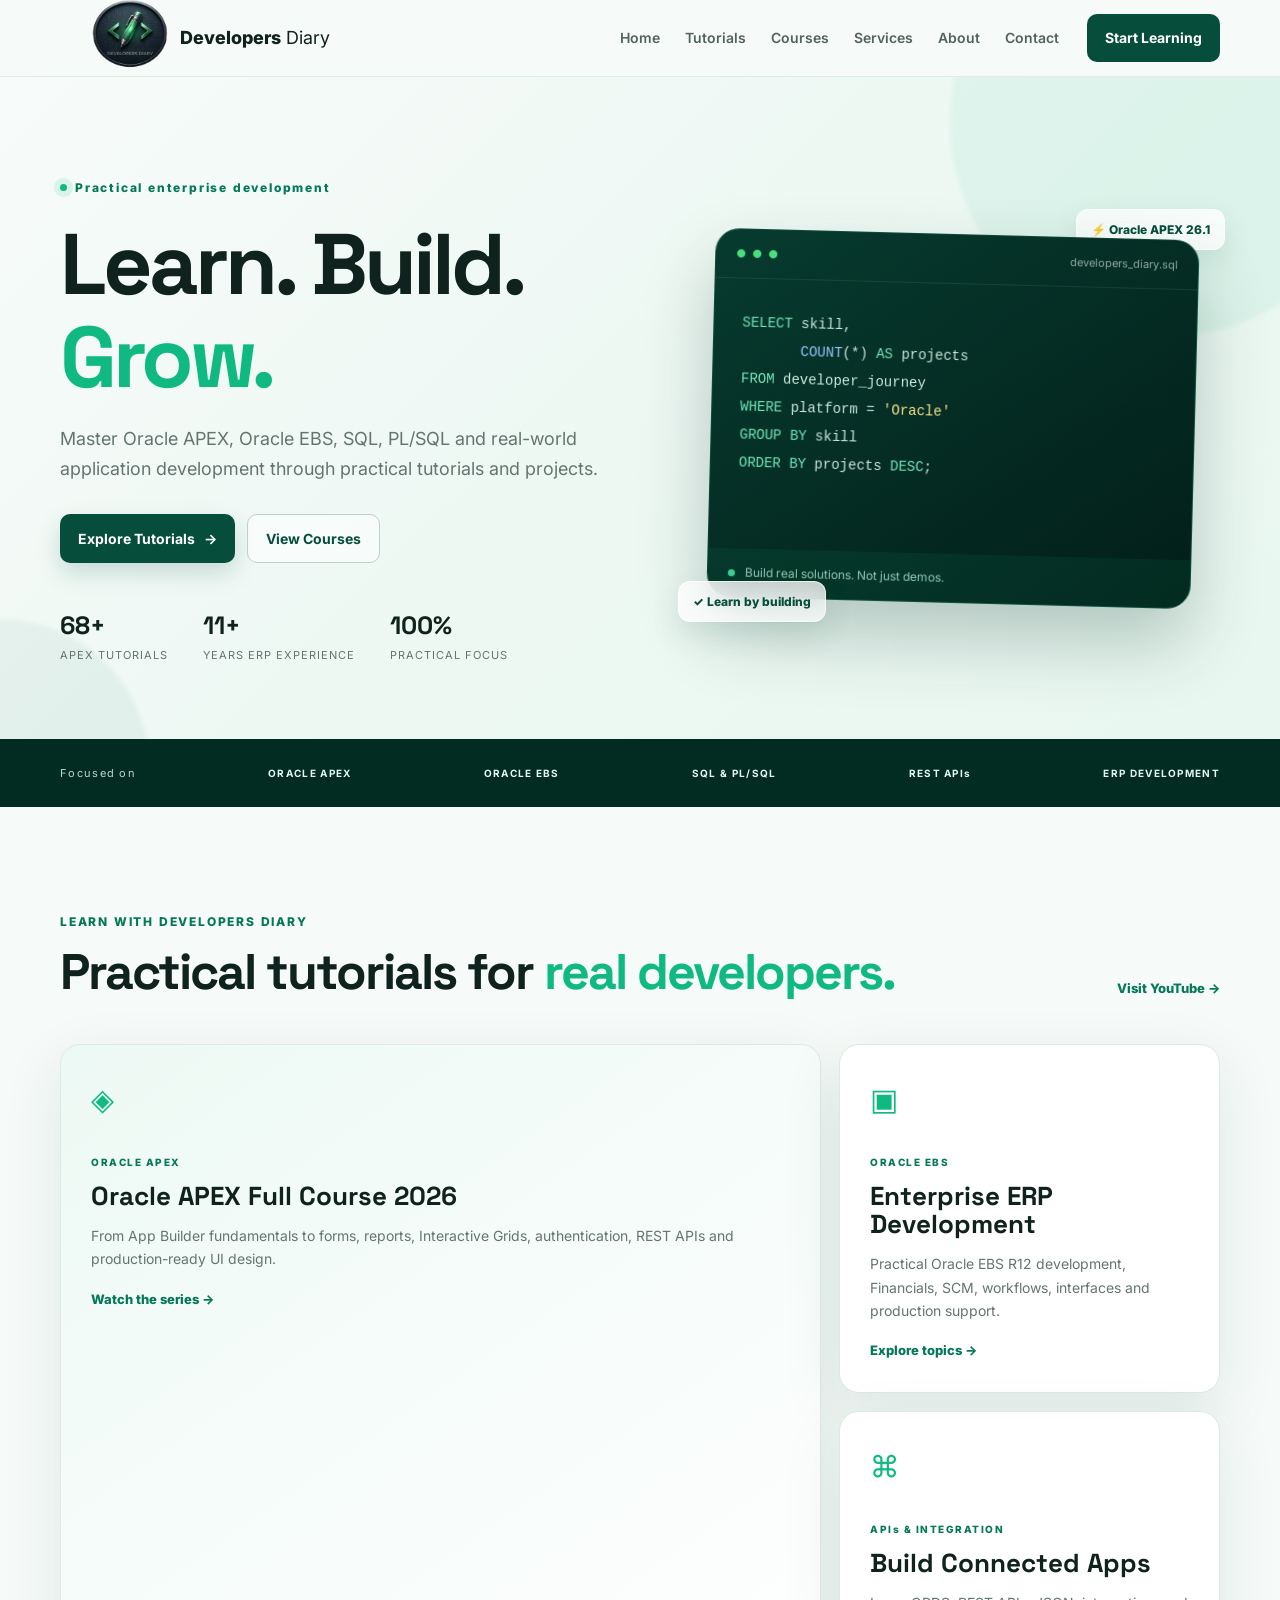
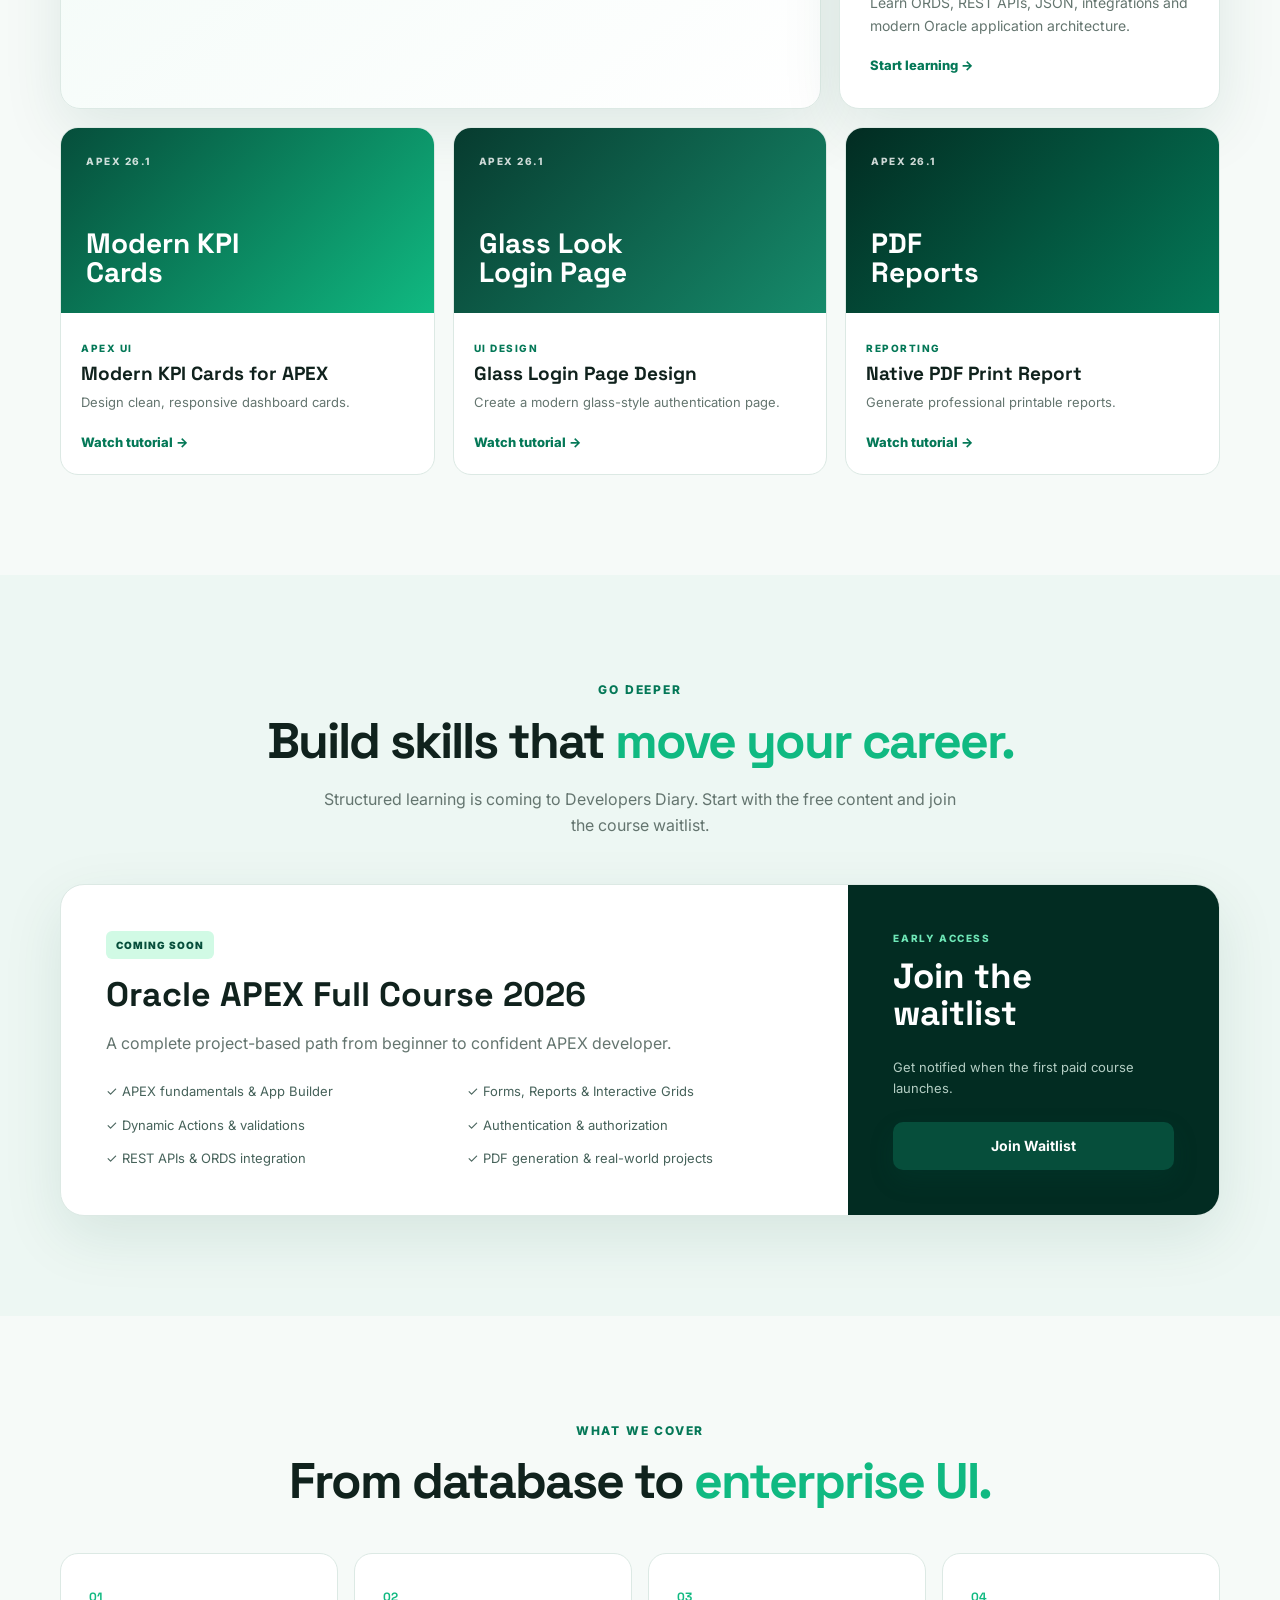
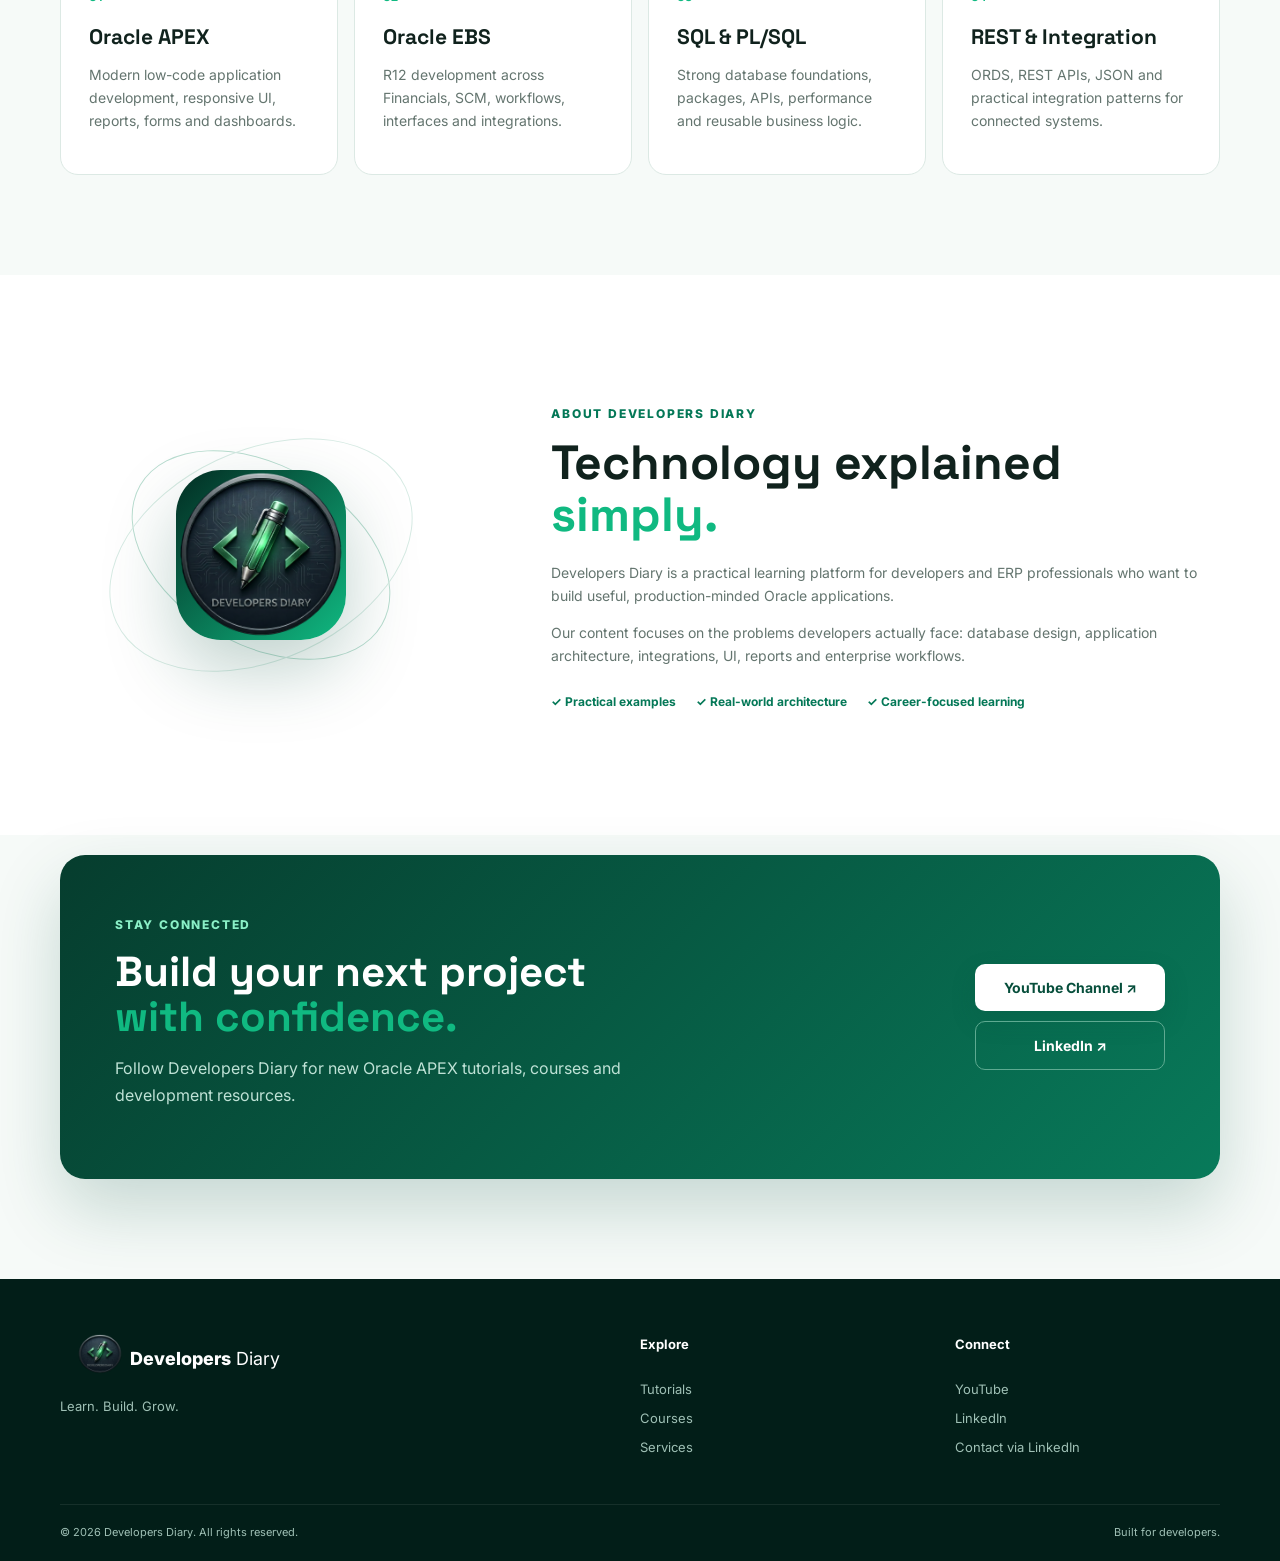
==== index.html @ 799d0808 "Add files via upload" ====
<!DOCTYPE html>
<html lang="en">
<head>
  <meta charset="UTF-8">
  <meta name="viewport" content="width=device-width, initial-scale=1.0">
  <meta name="description" content="Developers Diary — Learn Oracle APEX, Oracle EBS, SQL, PL/SQL and enterprise application development.">
  <title>Developers Diary | Oracle APEX & ERP Development</title>
  <link rel="icon" href="images/favicon.svg" type="image/svg+xml">
  <link rel="stylesheet" href="css/style.css">
</head>
<body>
  <header class="site-header">
    <nav class="navbar container">
      <a class="brand" href="index.html" aria-label="Developers Diary home">
        <span class="brand-mark"><img src="images/logo.png" alt="Company Logo" width="140" height="70"></span>
        <span><strong>Developers</strong> Diary</span>
      </a>
      <button class="menu-toggle" aria-label="Toggle menu" aria-expanded="false">☰</button>
      <div class="nav-links">
        <a href="#home">Home</a>
        <a href="#tutorials">Tutorials</a>
        <a href="#courses">Courses</a>
        <a href="#services">Services</a>
        <a href="#about">About</a>
        <a href="#contact">Contact</a>
      </div>
      <a class="nav-cta" href="#courses">Start Learning</a>
    </nav>
  </header>

  <main>
    <section id="home" class="hero">
      <div class="hero-glow glow-one"></div><div class="hero-glow glow-two"></div>
      <div class="container hero-grid">
        <div class="hero-copy">
          <div class="eyebrow"><span></span> Practical enterprise development</div>
          <h1>Learn. Build.<br><em>Grow.</em></h1>
          <p class="hero-text">Master Oracle APEX, Oracle EBS, SQL, PL/SQL and real-world application development through practical tutorials and projects.</p>
          <div class="hero-actions">
            <a class="btn btn-primary" href="#tutorials">Explore Tutorials <span>→</span></a>
            <a class="btn btn-ghost" href="#courses">View Courses</a>
          </div>
          <div class="hero-stats">
            <div><strong>68+</strong><span>APEX Tutorials</span></div>
            <div><strong>11+</strong><span>Years ERP Experience</span></div>
            <div><strong>100%</strong><span>Practical Focus</span></div>
          </div>
        </div>
        <div class="hero-card-wrap">
          <div class="floating-chip chip-top">⚡ Oracle APEX 26.1</div>
          <div class="code-card">
            <div class="code-head"><span class="dots">● ● ●</span><span>developers_diary.sql</span></div>
            <pre><code><span class="kw">SELECT</span> skill,
       <span class="fn">COUNT</span>(*) <span class="kw">AS</span> projects
<span class="kw">FROM</span> developer_journey
<span class="kw">WHERE</span> platform = <span class="str">'Oracle'</span>
<span class="kw">GROUP BY</span> skill
<span class="kw">ORDER BY</span> projects <span class="kw">DESC</span>;</code></pre>
            <div class="code-result"><span class="pulse"></span> Build real solutions. Not just demos.</div>
          </div>
          <div class="floating-chip chip-bottom">✓ Learn by building</div>
        </div>
      </div>
    </section>

    <section class="trust-bar">
      <div class="container trust-inner">
        <span>Focused on</span><b>ORACLE APEX</b><b>ORACLE EBS</b><b>SQL & PL/SQL</b><b>REST APIs</b><b>ERP DEVELOPMENT</b>
      </div>
    </section>

    <section id="tutorials" class="section">
      <div class="container">
        <div class="section-heading">
          <div><span class="section-kicker">LEARN WITH DEVELOPERS DIARY</span><h2>Practical tutorials for <span>real developers.</span></h2></div>
          <a class="text-link" href="https://www.youtube.com/@DevelopersDiaryOfficial" target="_blank" rel="noopener">Visit YouTube →</a>
        </div>
        <div class="feature-grid">
          <article class="feature-card large">
            <div class="card-icon">◈</div><span class="tag">ORACLE APEX</span>
            <h3>Oracle APEX Full Course 2026</h3>
            <p>From App Builder fundamentals to forms, reports, Interactive Grids, authentication, REST APIs and production-ready UI design.</p>
            <a href="https://www.youtube.com/watch?v=J0aTf7HsG_o&list=PL5XMLZLUdq93sOi7mzHH2LSCzJGDHzpi6" target="_blank" rel="noopener">Watch the series →</a>

      </article>

       <article class="feature-card">
            <div class="card-icon">▣</div><span class="tag">ORACLE EBS</span>
            <h3>Enterprise ERP Development</h3>
            <p>Practical Oracle EBS R12 development, Financials, SCM, workflows, interfaces and production support.</p>
            <a href="#services">Explore topics →</a>
          </article>

          <article class="feature-card">
            <div class="card-icon">⌘</div><span class="tag">APIs & INTEGRATION</span>
            <h3>Build Connected Apps</h3>
            <p>Learn ORDS, REST APIs, JSON, integrations and modern Oracle application architecture.</p>
            <a href="#tutorials">Start learning →</a>
          </article>

        </div>

        <div class="tutorial-grid">
          <article class="tutorial-card"><div class="thumb t1"><span>APEX 26.1</span><strong>Modern KPI<br>Cards</strong></div><div class="tutorial-body"><span>APEX UI</span><h3>Modern KPI Cards for APEX</h3><p>Design clean, responsive dashboard cards.</p><a href="https://www.youtube.com/watch?v=00RWfjKQndI&list=PL5XMLZLUdq93sOi7mzHH2LSCzJGDHzpi6&index=61" target="_blank" rel="noopener">Watch tutorial →</a></div></article>
          <article class="tutorial-card"><div class="thumb t2"><span>APEX 26.1</span><strong>Glass Look<br>Login Page</strong></div><div class="tutorial-body"><span>UI DESIGN</span><h3>Glass Login Page Design</h3><p>Create a modern glass-style authentication page.</p><a href="https://www.youtube.com/watch?v=DTYO9gMo_NM&list=PL5XMLZLUdq93sOi7mzHH2LSCzJGDHzpi6&index=67" target="_blank" rel="noopener">Watch tutorial →</a></div></article>
          <article class="tutorial-card"><div class="thumb t3"><span>APEX 26.1</span><strong>PDF<br>Reports</strong></div><div class="tutorial-body"><span>REPORTING</span><h3>Native PDF Print Report</h3><p>Generate professional printable reports.</p><a href="https://www.youtube.com/watch?v=CVFs6XOeFH8&list=PL5XMLZLUdq93sOi7mzHH2LSCzJGDHzpi6&index=68" target="_blank" rel="noopener">Watch tutorial →</a></div></article>
        </div>
      </div>
    </section>

    <section id="courses" class="section courses-section">
      <div class="container">
        <div class="section-heading centered">
          <span class="section-kicker">GO DEEPER</span><h2>Build skills that <span>move your career.</span></h2>
          <p>Structured learning is coming to Developers Diary. Start with the free content and join the course waitlist.</p>
        </div>
        <div class="course-card">
          <div class="course-main">
            <div class="course-badge">COMING SOON</div><h3>Oracle APEX Full Course 2026</h3>
            <p>A complete project-based path from beginner to confident APEX developer.</p>
            <div class="check-list"><span>✓ APEX fundamentals & App Builder</span><span>✓ Forms, Reports & Interactive Grids</span><span>✓ Dynamic Actions & validations</span><span>✓ Authentication & authorization</span><span>✓ REST APIs & ORDS integration</span><span>✓ PDF generation & real-world projects</span></div>
          </div>
          <div class="course-side"><div class="price-note">EARLY ACCESS</div><strong>Join the<br>waitlist</strong><p>Get notified when the first paid course launches.</p><a class="btn btn-primary" href="#contact">Join Waitlist</a></div>
        </div>
      </div>
    </section>

    <section id="services" class="section">
      <div class="container">
        <div class="section-heading centered"><span class="section-kicker">WHAT WE COVER</span><h2>From database to <span>enterprise UI.</span></h2></div>
        <div class="services-grid">
          <div class="service"><span>01</span><h3>Oracle APEX</h3><p>Modern low-code application development, responsive UI, reports, forms and dashboards.</p></div>
          <div class="service"><span>02</span><h3>Oracle EBS</h3><p>R12 development across Financials, SCM, workflows, interfaces and integrations.</p></div>
          <div class="service"><span>03</span><h3>SQL & PL/SQL</h3><p>Strong database foundations, packages, APIs, performance and reusable business logic.</p></div>
          <div class="service"><span>04</span><h3>REST & Integration</h3><p>ORDS, REST APIs, JSON and practical integration patterns for connected systems.</p></div>
        </div>
      </div>
    </section>

    <section id="about" class="section about-section">
      <div class="container about-grid">
        <div class="about-mark"><div class="about-logo"></div><div class="orbit orbit-a"></div><div class="orbit orbit-b"></div></div>
        <div><span class="section-kicker">ABOUT DEVELOPERS DIARY</span><h2>Technology explained <span>simply.</span></h2>
          <p>Developers Diary is a practical learning platform for developers and ERP professionals who want to build useful, production-minded Oracle applications.</p>
          <p>Our content focuses on the problems developers actually face: database design, application architecture, integrations, UI, reports and enterprise workflows.</p>
          <div class="mini-points"><span>✓ Practical examples</span><span>✓ Real-world architecture</span><span>✓ Career-focused learning</span></div>
        </div>
      </div>
    </section>

    <section id="contact" class="section contact-section">
      <div class="container contact-card">
        <div><span class="section-kicker">STAY CONNECTED</span><h2>Build your next project<br><span>with confidence.</span></h2><p>Follow Developers Diary for new Oracle APEX tutorials, courses and development resources.</p></div>
        <div class="contact-actions">
          <a class="btn btn-primary" href="https://www.youtube.com/@DevelopersDiaryOfficial" target="_blank" rel="noopener">YouTube Channel ↗</a>
          <a class="btn btn-ghost" href="https://www.linkedin.com/groups/40311015/" target="_blank" rel="noopener">LinkedIn ↗</a>
        </div>
      </div>
    </section>
  </main>

  <footer class="footer"><div class="container footer-grid">
    <div><a class="brand" href="#home"><span class="brand-mark"><img src="images/logo.png" alt="Company Logo" width="80" height="40"></span><span style="margin-left:10px;"><strong>Developers</strong> Diary</span></a><p>Learn. Build. Grow.</p></div>
    <div><h4>Explore</h4><a href="#tutorials">Tutorials</a><a href="#courses">Courses</a><a href="#services">Services</a></div>
    <div><h4>Connect</h4><a href="https://www.youtube.com/@DevelopersDiaryOfficial" target="_blank" rel="noopener">YouTube</a><a href="https://www.linkedin.com/in/murtaza-shahid-745241180/" target="_blank" rel="noopener">LinkedIn</a><a href="https://www.linkedin.com/in/murtaza-shahid-745241180/" target="_blank" rel="noopener">Contact via LinkedIn</a></div>
  </div><div class="container footer-bottom"><span>© 2026 Developers Diary. All rights reserved.</span><span>Built for developers.</span></div></footer>
  <script src="js/script.js"></script>
</body>
</html>
---- css/style.css ----
@import url('https://fonts.googleapis.com/css2?family=Inter:wght@400;500;600;700;800&family=Space+Grotesk:wght@500;600;700&display=swap');
:root{--green-950:#022c22;--green-900:#064e3b;--green-800:#065f46;--green:#047857;--emerald:#10b981;--mint:#d1fae5;--bg:#f6faf8;--ink:#10221d;--muted:#64756f;--line:#dce9e4;--white:#fff;--shadow:0 20px 60px rgba(6,78,59,.10)}
*{box-sizing:border-box}html{scroll-behavior:smooth}body{margin:0;font-family:Inter,Arial,sans-serif;color:var(--ink);background:var(--bg);line-height:1.65}a{color:inherit;text-decoration:none}.container{width:min(1160px,calc(100% - 40px));margin:auto}
.site-header{position:sticky;top:0;z-index:50;background:rgba(246,250,248,.84);backdrop-filter:blur(18px);border-bottom:1px solid rgba(220,233,228,.8)}.navbar{height:76px;display:flex;align-items:center;gap:28px}.brand{display:flex;align-items:center;gap:10px;font-size:18px;white-space:nowrap}.brand strong{font-weight:800}
.brand-mark{
margin-right:-30px;
/*display:grid;place-items:center;width:38px;height:38px;border-radius:12px;background:linear-gradient(135deg,var(--emerald),var(--green-900));color:#fff;font-family:"Space Grotesk";font-weight:700;font-size:13px;box-shadow:0 8px 22px rgba(16,185,129,.25)*/
}

.nav-links{display:flex;gap:25px;margin-left:auto}.nav-links a{font-size:14px;font-weight:600;color:#52635e}.nav-links a:hover{color:var(--green)}.nav-cta,.btn{display:inline-flex;align-items:center;justify-content:center;gap:9px;border-radius:10px;padding:12px 18px;font-size:14px;font-weight:700}.nav-cta{background:var(--green-900);color:#fff}.menu-toggle{display:none;background:none;border:0;font-size:25px;color:var(--green-900)}
.hero{position:relative;overflow:hidden;background:linear-gradient(135deg,#f7fbf9 0%,#edf8f3 52%,#e8f7f0 100%);padding:95px 0 75px}.hero-glow{position:absolute;border-radius:50%;filter:blur(2px);opacity:.55}.glow-one{width:430px;height:430px;background:rgba(16,185,129,.13);right:-100px;top:-170px}.glow-two{width:300px;height:300px;background:rgba(6,95,70,.10);left:-150px;bottom:-180px}.hero-grid{display:grid;grid-template-columns:1.02fr .98fr;gap:70px;align-items:center;position:relative}.eyebrow,.section-kicker{font-size:12px;font-weight:800;letter-spacing:1.8px;color:var(--green);display:inline-flex;align-items:center;gap:8px}.eyebrow span{width:7px;height:7px;background:var(--emerald);border-radius:50%;box-shadow:0 0 0 6px rgba(16,185,129,.12)}h1,h2,h3{font-family:"Space Grotesk",sans-serif;line-height:1.08;margin:0}.hero h1{font-size:clamp(58px,7vw,86px);letter-spacing:-4px;margin:20px 0}.hero h1 em,h2 span{color:var(--emerald);font-style:normal}.hero-text{font-size:18px;color:var(--muted);max-width:650px}.hero-actions{display:flex;gap:12px;margin:30px 0}.btn-primary{background:var(--green-900);color:#fff;box-shadow:0 10px 25px rgba(6,78,59,.18)}.btn-primary:hover{background:var(--green)}.btn-ghost{border:1px solid #bcd2c9;background:rgba(255,255,255,.55);color:var(--green-900)}.hero-stats{display:flex;gap:35px;margin-top:42px}.hero-stats div{display:flex;flex-direction:column}.hero-stats strong{font-family:"Space Grotesk";font-size:25px}.hero-stats span{font-size:11px;color:var(--muted);text-transform:uppercase;letter-spacing:1px}.hero-card-wrap{position:relative;padding:25px}.code-card{background:linear-gradient(145deg,#073b2f,#021e18);border:1px solid rgba(52,211,153,.2);border-radius:24px;box-shadow:0 35px 70px rgba(2,44,34,.24);overflow:hidden;transform:rotate(1.5deg)}.code-head{padding:15px 20px;border-bottom:1px solid rgba(255,255,255,.08);color:#8ba9a0;font-size:11px;display:flex;justify-content:space-between}.dots{color:#4ade80;word-spacing:3px}.code-card pre{padding:30px 28px;margin:0;min-height:270px;color:#cde9df;font:14px/2 "SFMono-Regular",Consolas,monospace}.kw{color:#6ee7b7}.fn{color:#93c5fd}.str{color:#fde68a}.code-result{padding:14px 20px;background:rgba(16,185,129,.08);color:#91c9b6;font-size:12px}.pulse{display:inline-block;width:7px;height:7px;border-radius:50%;background:#34d399;margin-right:7px}.floating-chip{position:absolute;padding:10px 14px;border:1px solid rgba(255,255,255,.65);background:rgba(255,255,255,.76);backdrop-filter:blur(14px);border-radius:12px;box-shadow:0 12px 30px rgba(6,78,59,.10);font-size:12px;font-weight:800;color:var(--green-900)}.chip-top{top:0;right:-5px}.chip-bottom{bottom:5px;left:-8px}
.trust-bar{background:var(--green-950);color:#b8d8cd}.trust-inner{min-height:68px;display:flex;align-items:center;justify-content:space-between;gap:20px;font-size:11px;letter-spacing:1.3px}.trust-inner b{color:#e3f5ef;font-size:10px}
.section{padding:100px 0}.section-heading{display:flex;align-items:end;justify-content:space-between;gap:30px;margin-bottom:45px}.section-heading.centered{display:block;text-align:center}.section-heading h2{font-size:clamp(34px,4vw,50px);letter-spacing:-2px;margin-top:12px}.section-heading p{max-width:650px;margin:18px auto 0;color:var(--muted)}.text-link{color:var(--green);font-weight:800;font-size:13px}.feature-grid{display:grid;grid-template-columns:2fr 1fr;gap:18px}.feature-card{padding:30px;border:1px solid var(--line);background:#fff;border-radius:20px;box-shadow:var(--shadow)}.feature-card.large{grid-row:span 2;background:linear-gradient(145deg,#edf9f4,#fff)}.card-icon{font-size:30px;color:var(--emerald);margin-bottom:22px}.tag,.tutorial-body>span{font-size:10px;font-weight:800;letter-spacing:1.5px;color:var(--green)}.feature-card h3{font-size:26px;margin:9px 0}.feature-card p,.tutorial-body p,.service p,.about-section p{color:var(--muted);font-size:14px}.feature-card a,.tutorial-body a{color:var(--green);font-size:13px;font-weight:800}.tutorial-grid{display:grid;grid-template-columns:repeat(3,1fr);gap:18px;margin-top:18px}.tutorial-card{background:#fff;border:1px solid var(--line);border-radius:18px;overflow:hidden}.thumb{height:185px;padding:25px;display:flex;flex-direction:column;justify-content:space-between;color:#fff;background:linear-gradient(135deg,#064e3b,#10b981)}.thumb.t2{background:linear-gradient(135deg,#073b2f,#168b6b)}.thumb.t3{background:linear-gradient(135deg,#022c22,#047857)}.thumb span{font-size:10px;letter-spacing:1.5px;font-weight:800;opacity:.8}.thumb strong{font:700 28px/1.05 "Space Grotesk"}.tutorial-body{padding:20px}.tutorial-body h3{font-size:19px;margin:5px 0}.tutorial-body p{font-size:13px;margin:7px 0 15px}
.courses-section{background:#edf7f3}.course-card{display:grid;grid-template-columns:1.7fr .8fr;background:#fff;border:1px solid var(--line);border-radius:24px;overflow:hidden;box-shadow:var(--shadow)}.course-main{padding:45px}.course-badge{display:inline-block;padding:6px 10px;border-radius:6px;background:var(--mint);color:var(--green-900);font-size:10px;font-weight:900;letter-spacing:1px}.course-main h3{font-size:34px;margin:18px 0 8px}.course-main>p{color:var(--muted)}.check-list{display:grid;grid-template-columns:1fr 1fr;gap:12px 25px;margin-top:25px;font-size:13px;color:#46625a}.course-side{background:var(--green-950);color:#fff;padding:45px;display:flex;flex-direction:column;justify-content:center}.price-note{font-size:10px;letter-spacing:1.6px;color:#6ee7b7;font-weight:800}.course-side strong{font:700 35px/1.05 "Space Grotesk";margin:12px 0}.course-side p{color:#b4cec4;font-size:13px}.course-side .btn{margin-top:10px}
.services-grid{display:grid;grid-template-columns:repeat(4,1fr);gap:16px}.service{padding:28px;background:#fff;border:1px solid var(--line);border-radius:18px}.service>span{font:700 12px "Space Grotesk";color:var(--emerald)}.service h3{font-size:21px;margin:18px 0 8px}.about-section{background:#fff}.about-grid{display:grid;grid-template-columns:.75fr 1.25fr;gap:90px;align-items:center}.about-mark{height:360px;display:grid;place-items:center;position:relative}
.about-logo{
    width: 170px;
    height: 170px;
    border-radius: 45px;

    background-image:  url("../images/logo.png"), linear-gradient(135deg, var(--green-950), var(--emerald));

    background-size: cover;
    background-position: center;
    background-repeat: no-repeat;

    box-shadow: 0 30px 70px rgba(6, 78, 59, .25);
    position: relative;
    z-index: 2;
width:170px;height:170px;border-radius:45px;
display:grid;place-items:center;color:#fff;font:700 48px "Space Grotesk";box-shadow:0 30px 70px rgba(6,78,59,.25);position:relative;z-index:2}.orbit{position:absolute;border:1px solid #b9ddd0;border-radius:50%;width:280px;height:180px;transform:rotate(30deg)
}

.orbit-b{width:320px;height:210px;transform:rotate(-25deg);border-color:#d7ebe4}.about-grid h2{font-size:48px;margin:12px 0 20px}.mini-points{display:flex;gap:20px;flex-wrap:wrap;margin-top:25px;font-size:12px;font-weight:700;color:var(--green)}
.contact-section{padding-top:20px}.contact-card{border-radius:25px;padding:55px;background:linear-gradient(135deg,#063d2e,#087a5a);color:#fff;display:flex;align-items:center;justify-content:space-between;gap:40px;box-shadow:0 30px 70px rgba(6,78,59,.2)}.contact-card .section-kicker{color:#8af0c7}.contact-card h2{font-size:42px;margin:12px 0}.contact-card p{color:#bfe2d6;max-width:600px}.contact-actions{display:flex;flex-direction:column;gap:10px;min-width:190px}.contact-actions .btn-primary{background:#fff;color:var(--green-900)}.contact-actions .btn-ghost{border-color:#5eaa91;color:#fff;background:transparent}
.footer{background:#021e18;color:#9fc0b5;padding:55px 0 20px}.footer-grid{display:grid;grid-template-columns:2fr 1fr 1fr;gap:50px}.footer .brand{color:#fff}.footer p{font-size:13px}.footer h4{color:#fff;margin:0 0 15px}.footer-grid>div:not(:first-child){display:flex;flex-direction:column;gap:8px;font-size:13px}.footer-grid a:hover{color:#fff}.footer-bottom{border-top:1px solid rgba(255,255,255,.08);margin-top:45px;padding-top:18px;display:flex;justify-content:space-between;font-size:11px}
@media(max-width:900px){.nav-links{display:none}.nav-cta{display:none}.menu-toggle{display:block;margin-left:auto}.navbar.mobile-open .nav-links{display:flex;position:absolute;top:76px;left:0;right:0;background:#fff;padding:20px;flex-direction:column;gap:15px;border-bottom:1px solid var(--line)}.hero-grid,.about-grid{grid-template-columns:1fr;gap:45px}.hero-card-wrap{max-width:650px;margin:auto}.services-grid{grid-template-columns:1fr 1fr}.course-card{grid-template-columns:1fr}.contact-card{flex-direction:column;align-items:flex-start}.feature-grid{grid-template-columns:1fr}.feature-card.large{grid-row:auto}.tutorial-grid{grid-template-columns:1fr 1fr}}
@media(max-width:600px){.container{width:min(100% - 28px,1160px)}.hero{padding:70px 0 55px}.hero h1{font-size:58px}.hero-text{font-size:16px}.hero-stats{gap:18px}.hero-stats strong{font-size:21px}.hero-stats span{font-size:9px}.code-card pre{font-size:11px;padding:20px;min-height:230px}.chip-top{right:-2px}.chip-bottom{left:-2px}.trust-inner{overflow:hidden;justify-content:flex-start;white-space:nowrap}.trust-inner b:nth-of-type(n+3){display:none}.section{padding:70px 0}.section-heading{display:block}.text-link{display:inline-block;margin-top:20px}.tutorial-grid,.services-grid{grid-template-columns:1fr}.course-main,.course-side{padding:30px}.check-list{grid-template-columns:1fr}.about-grid{gap:20px}.about-mark{height:300px}.about-logo{width:135px;height:135px;font-size:38px}.about-grid h2{font-size:38px}.contact-card{padding:35px 25px}.contact-card h2{font-size:34px}.footer-grid{grid-template-columns:1fr 1fr}.footer-grid>div:first-child{grid-column:1/-1}.footer-bottom{flex-direction:column;gap:6px}}
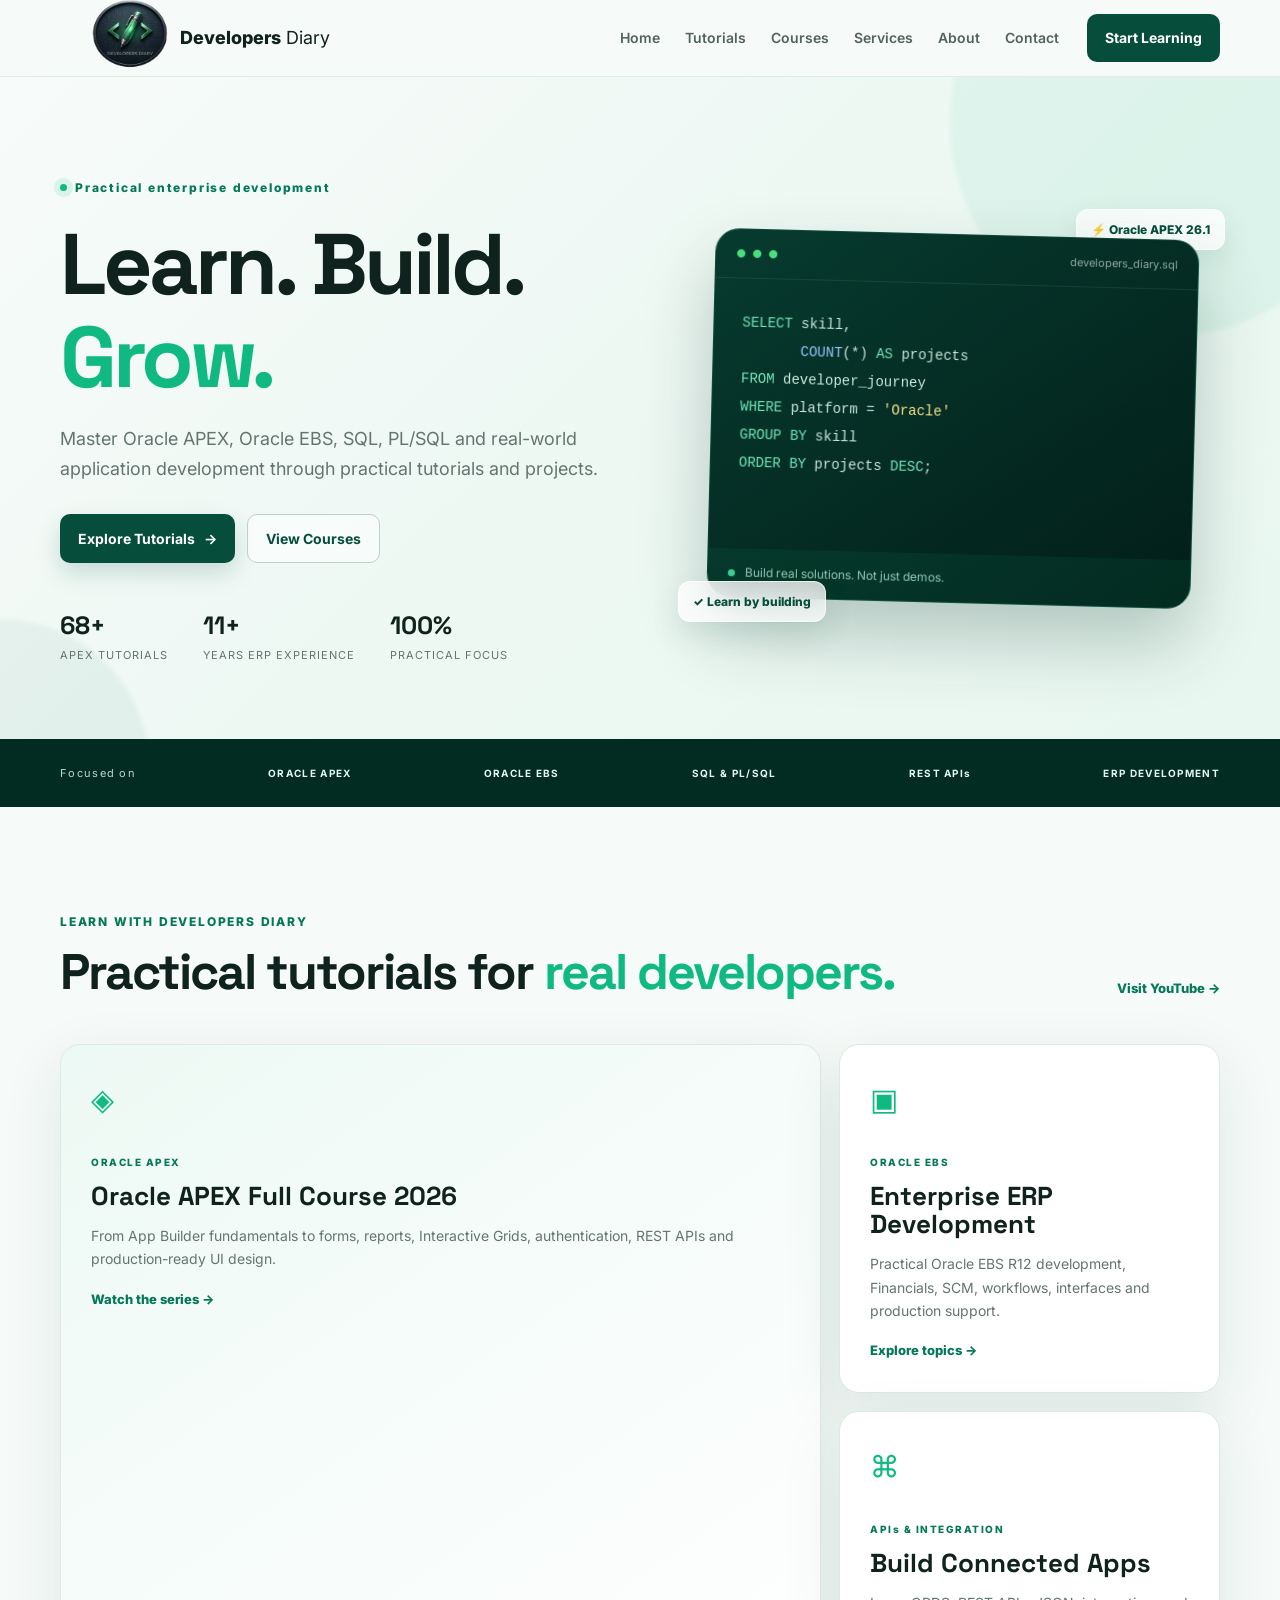
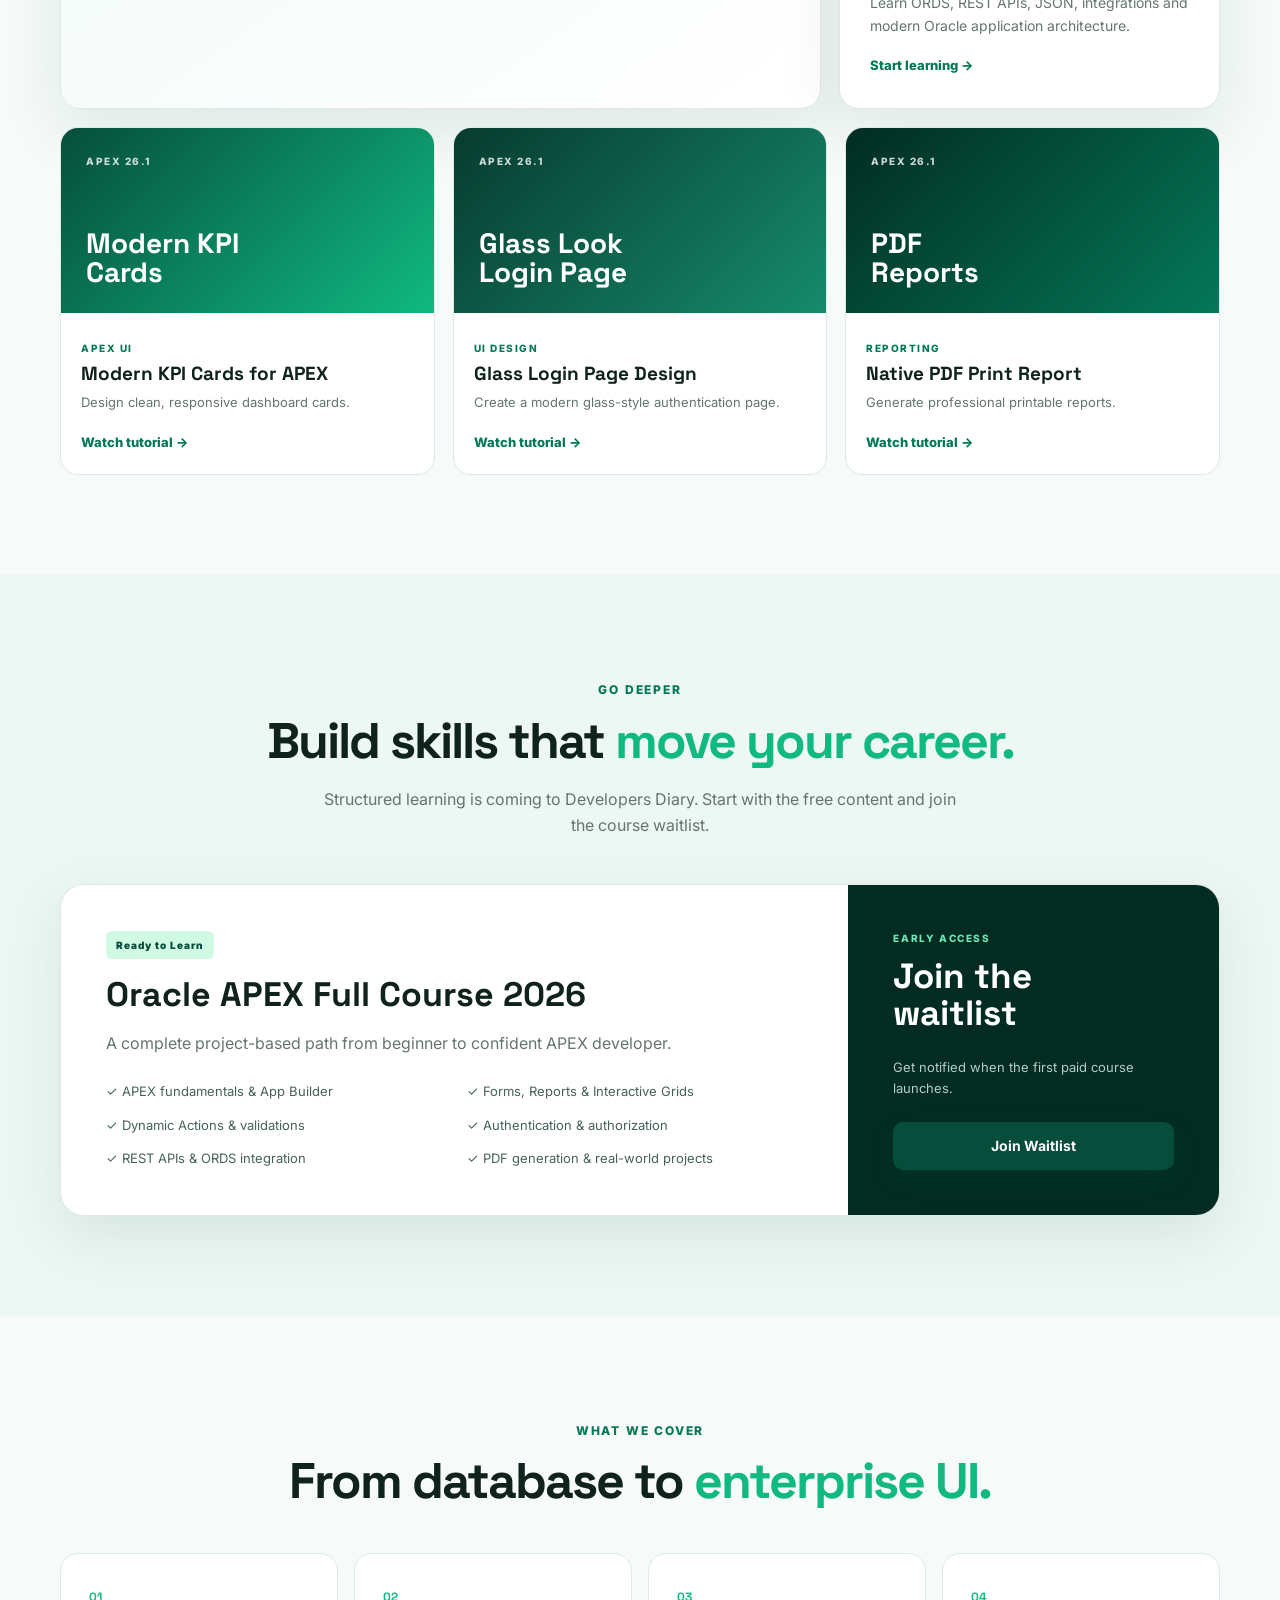
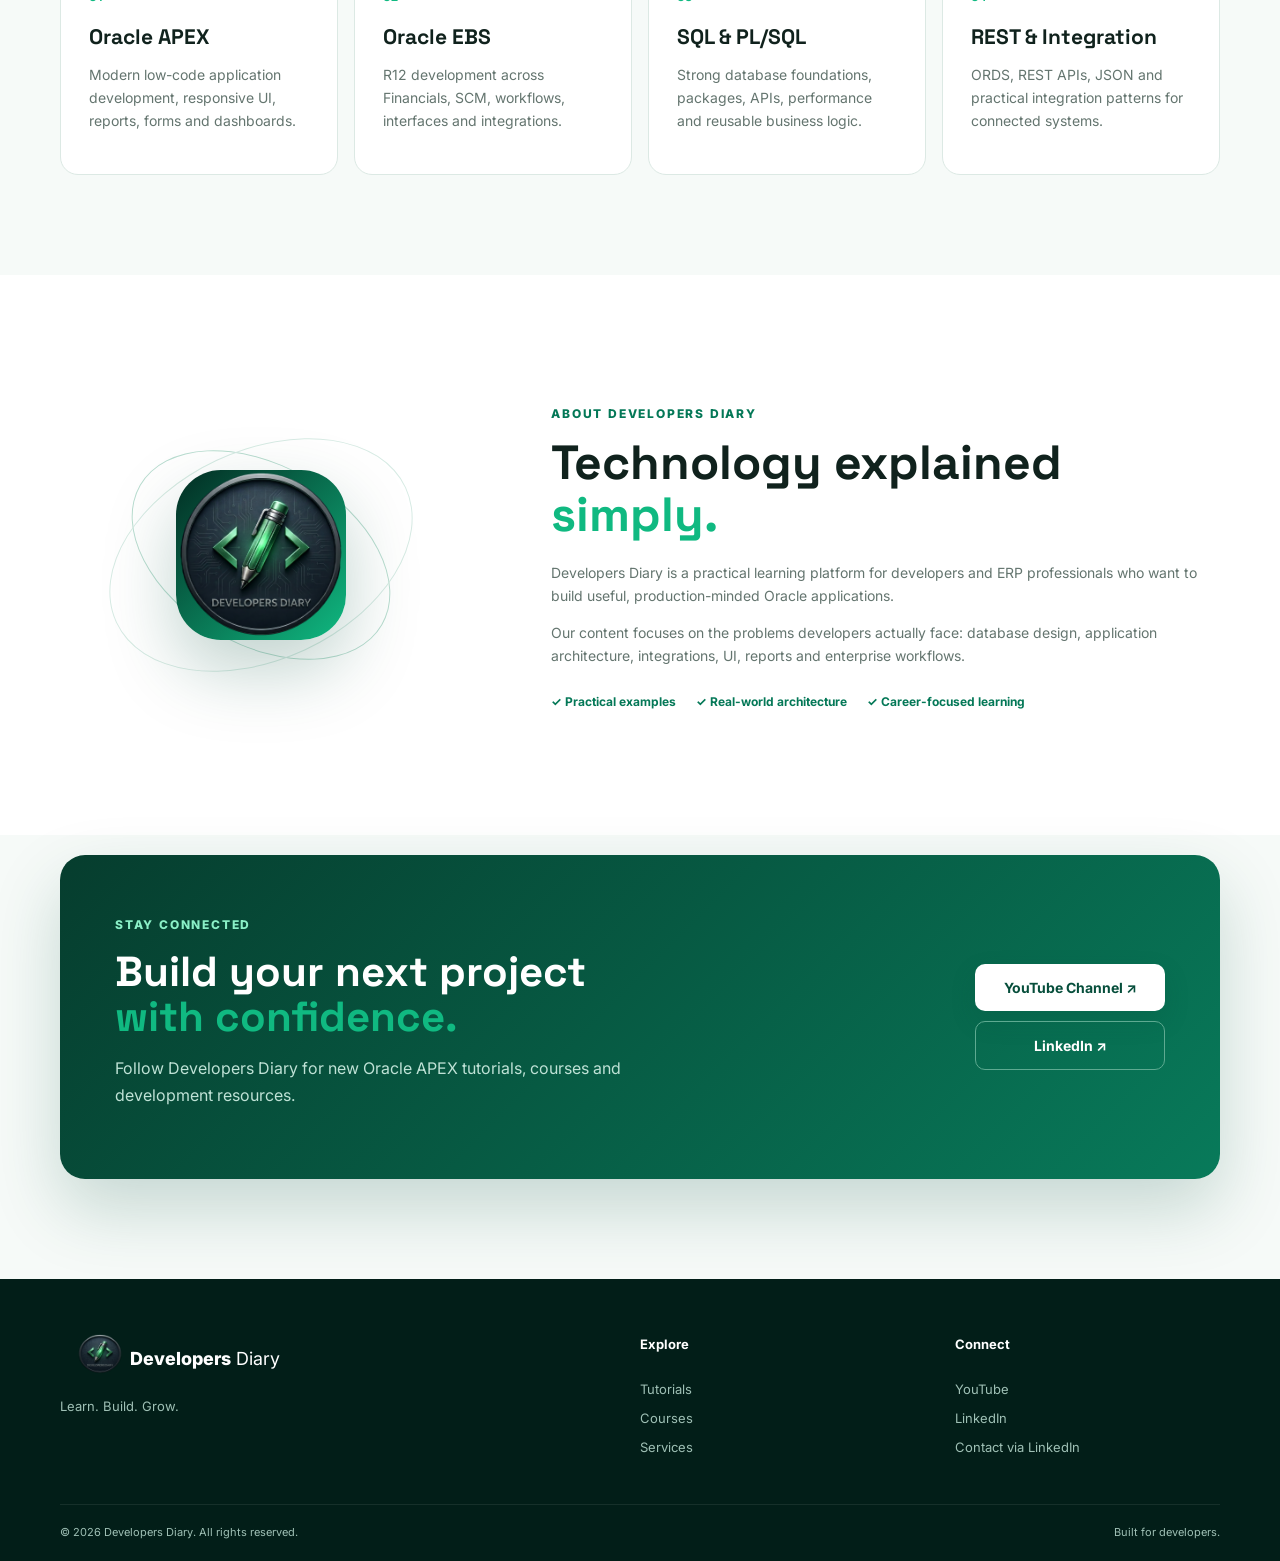
==== commit 8abf3bb7: "Update course badge text from 'COMING SOON' to 'Ready to Learn'" ====
--- a/index.html
+++ b/index.html
@@ -116,7 +116,7 @@
         </div>
         <div class="course-card">
           <div class="course-main">
-            <div class="course-badge">COMING SOON</div><h3>Oracle APEX Full Course 2026</h3>
+            <div class="course-badge">Ready to Learn</div><h3>Oracle APEX Full Course 2026</h3>
             <p>A complete project-based path from beginner to confident APEX developer.</p>
             <div class="check-list"><span>✓ APEX fundamentals & App Builder</span><span>✓ Forms, Reports & Interactive Grids</span><span>✓ Dynamic Actions & validations</span><span>✓ Authentication & authorization</span><span>✓ REST APIs & ORDS integration</span><span>✓ PDF generation & real-world projects</span></div>
           </div>
@@ -166,4 +166,4 @@
   </div><div class="container footer-bottom"><span>© 2026 Developers Diary. All rights reserved.</span><span>Built for developers.</span></div></footer>
   <script src="js/script.js"></script>
 </body>
-</html>+</html>
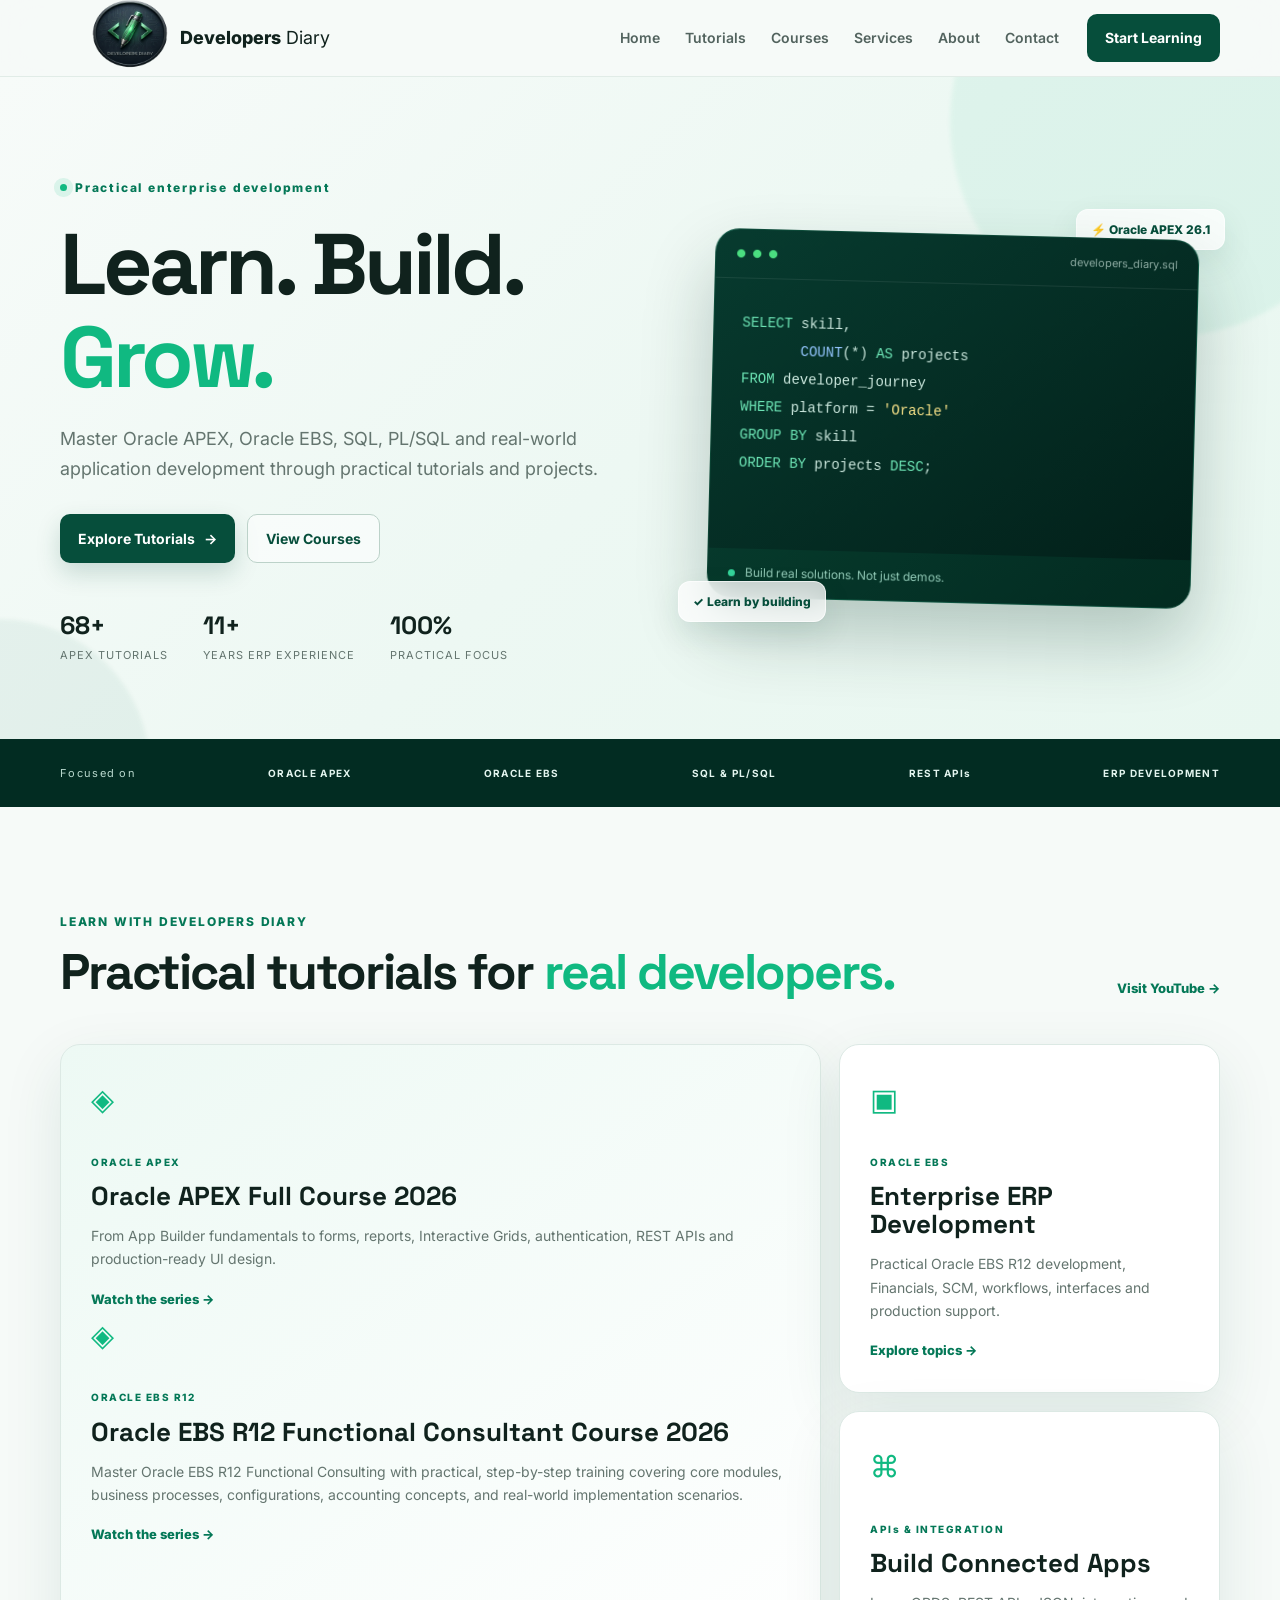
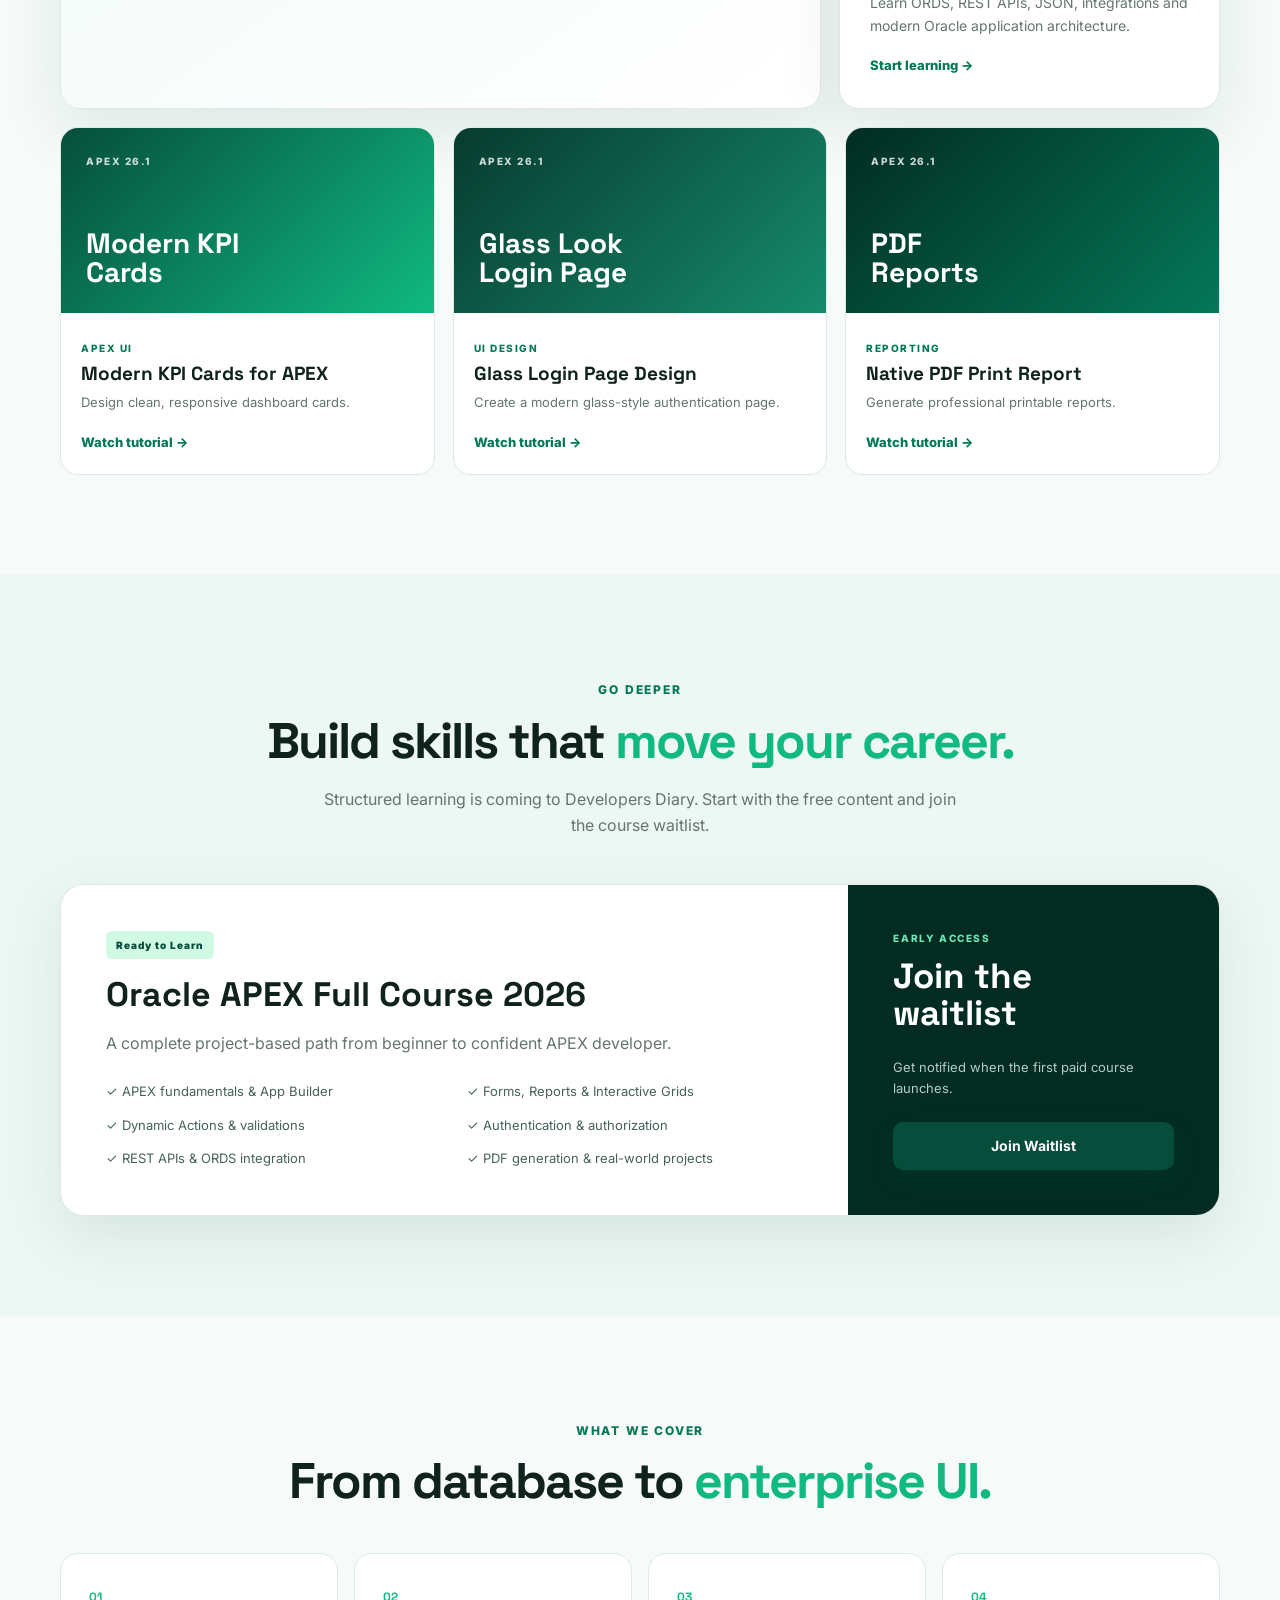
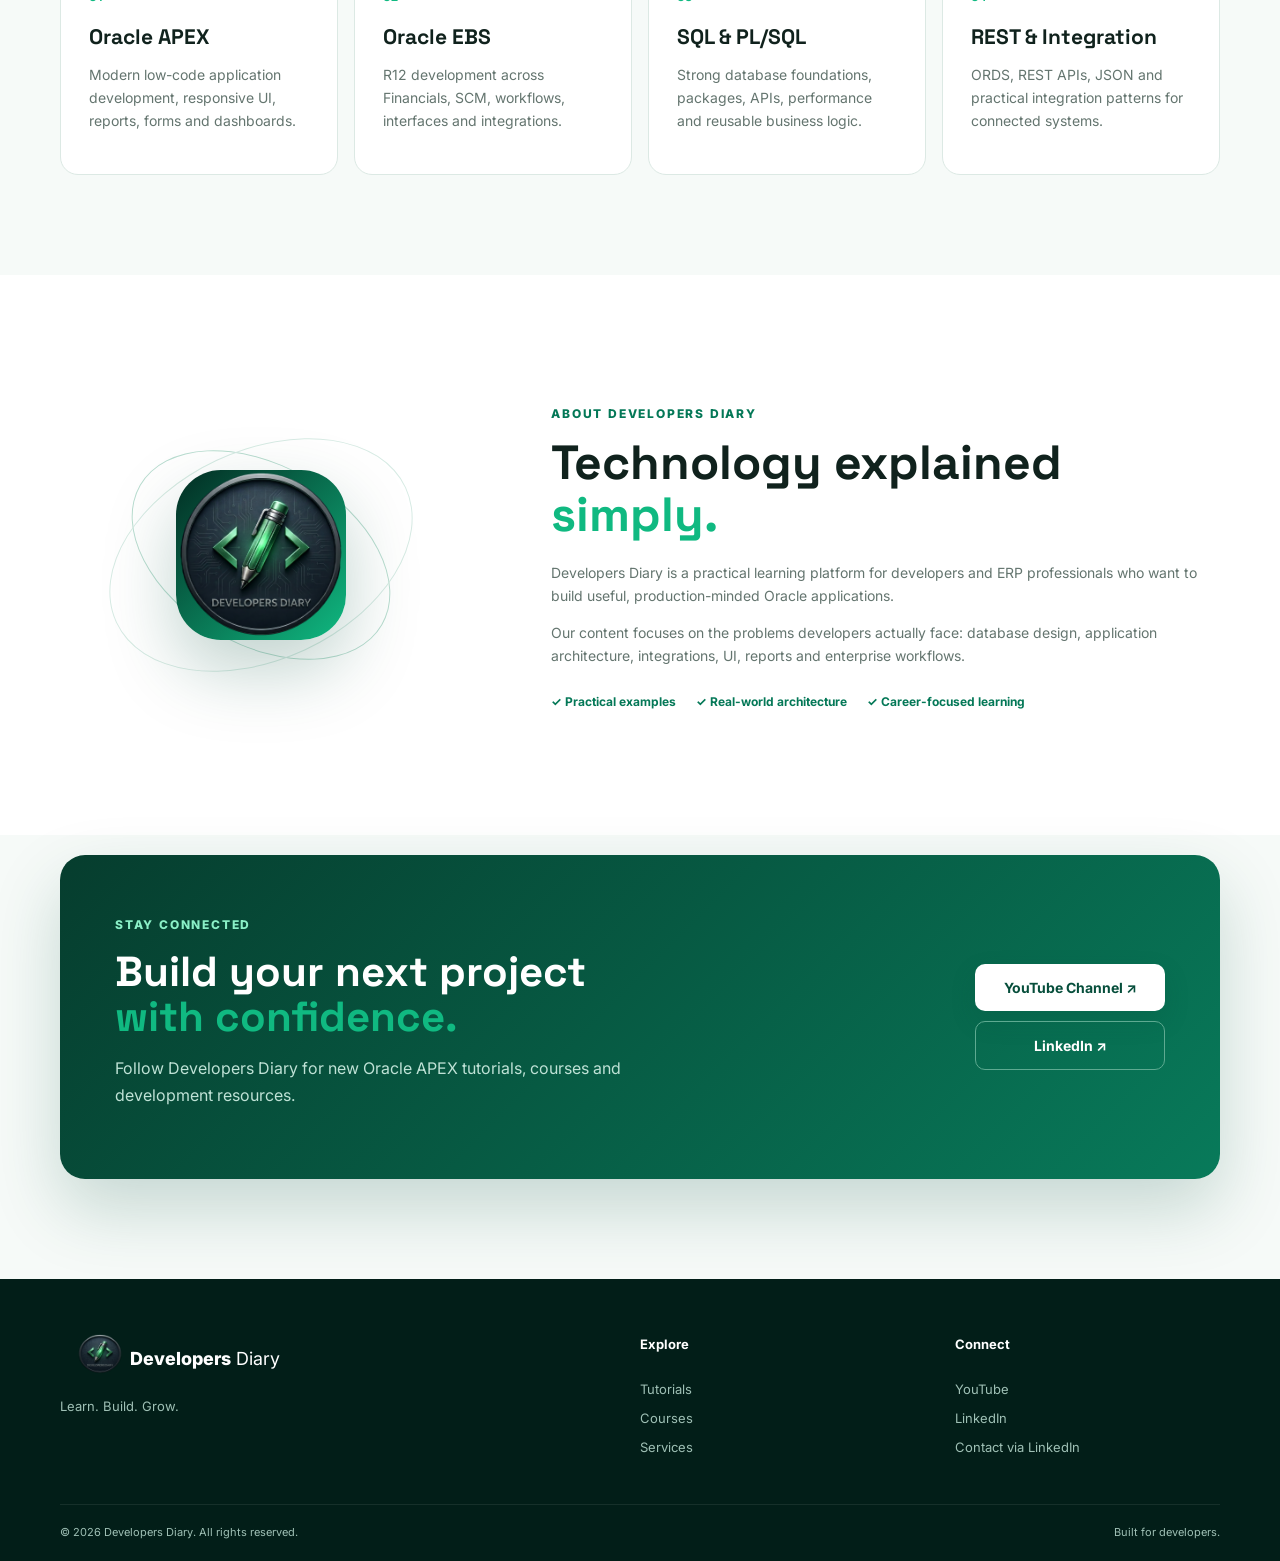
==== commit 89156a38: "Adding EBS R12 Tutorial Series" ====
--- a/index.html
+++ b/index.html
@@ -81,7 +81,11 @@
             <h3>Oracle APEX Full Course 2026</h3>
             <p>From App Builder fundamentals to forms, reports, Interactive Grids, authentication, REST APIs and production-ready UI design.</p>
             <a href="https://www.youtube.com/watch?v=J0aTf7HsG_o&list=PL5XMLZLUdq93sOi7mzHH2LSCzJGDHzpi6" target="_blank" rel="noopener">Watch the series →</a>
-
+            <br>
+            <div class="card-icon">◈</div><span class="tag">ORACLE EBS R12</span>
+            <h3>Oracle EBS R12 Functional Consultant Course 2026</h3>
+            <p>Master Oracle EBS R12 Functional Consulting with practical, step-by-step training covering core modules, business processes, configurations, accounting concepts, and real-world implementation scenarios.</p>
+            <a href="https://www.youtube.com/watch?v=45iK8b1JT6E&list=PLOsji4ImQzto" target="_blank" rel="noopener">Watch the series →</a>
       </article>
 
        <article class="feature-card">
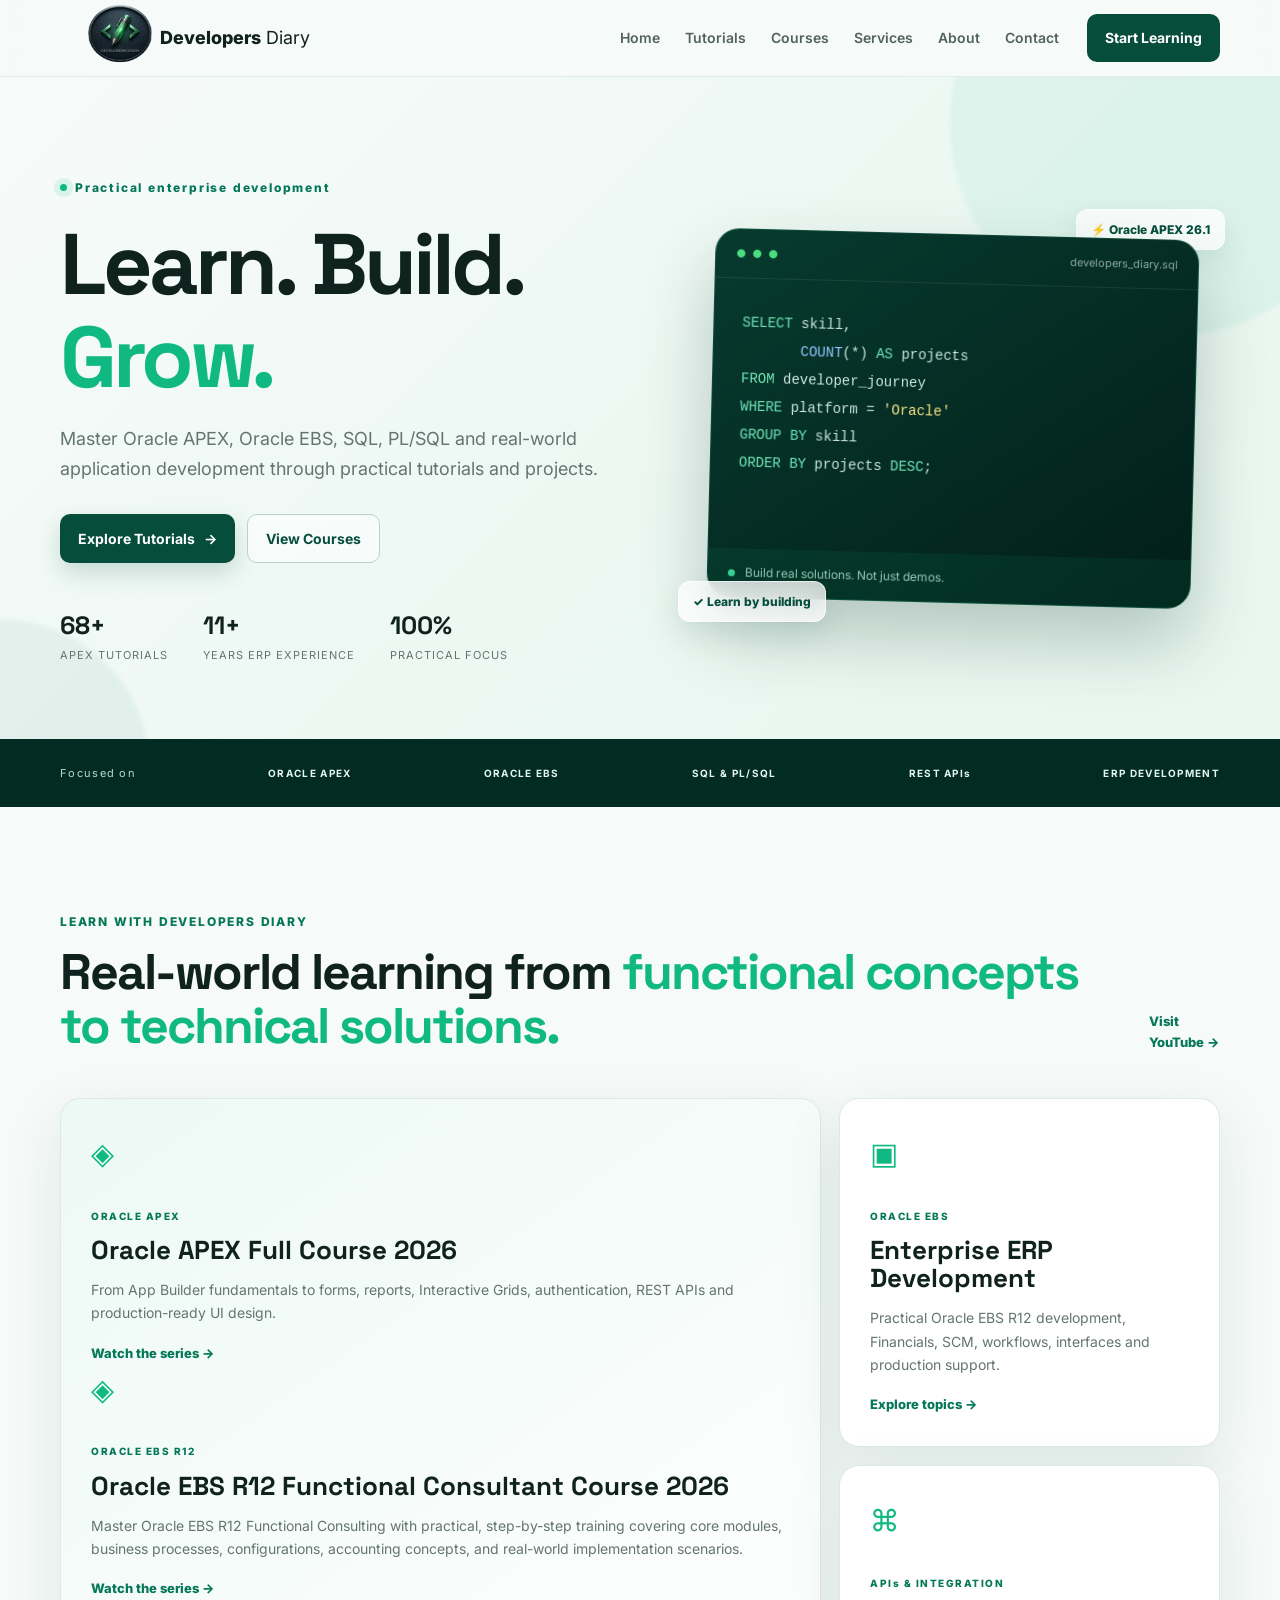
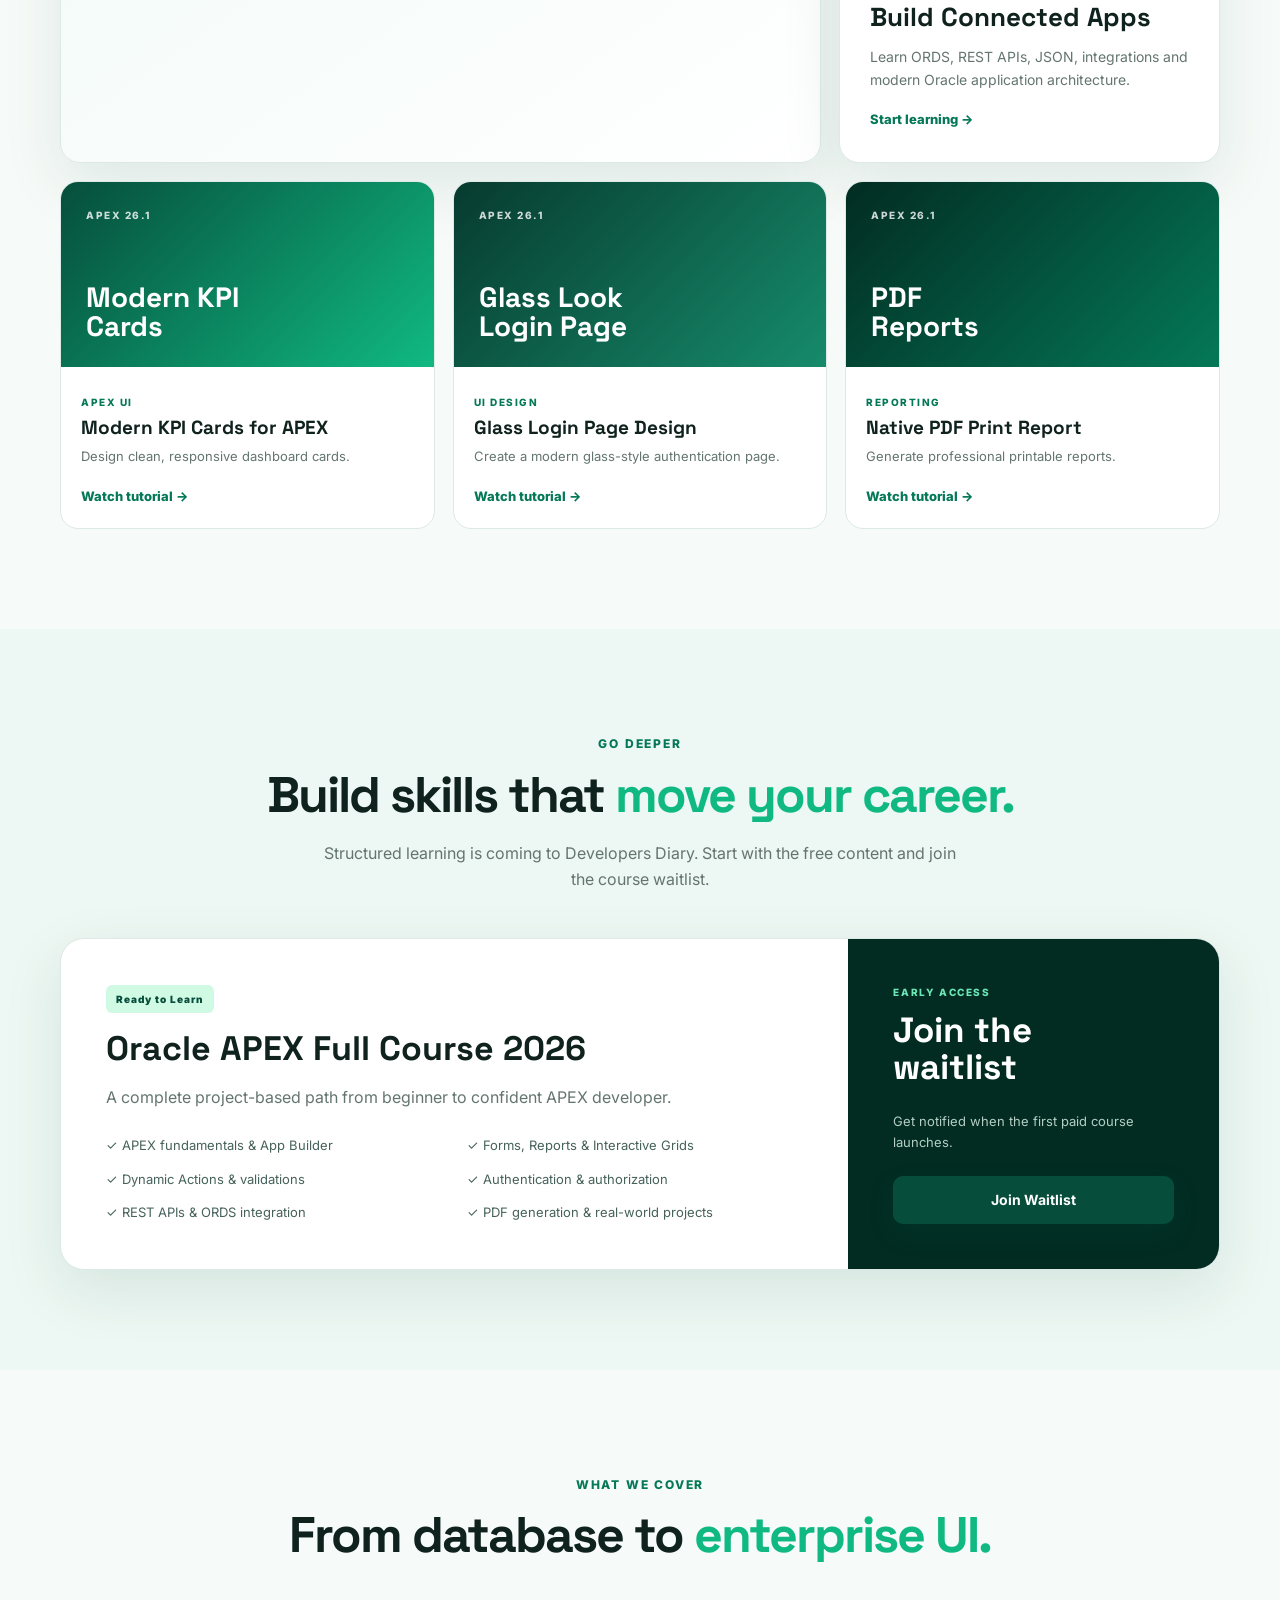
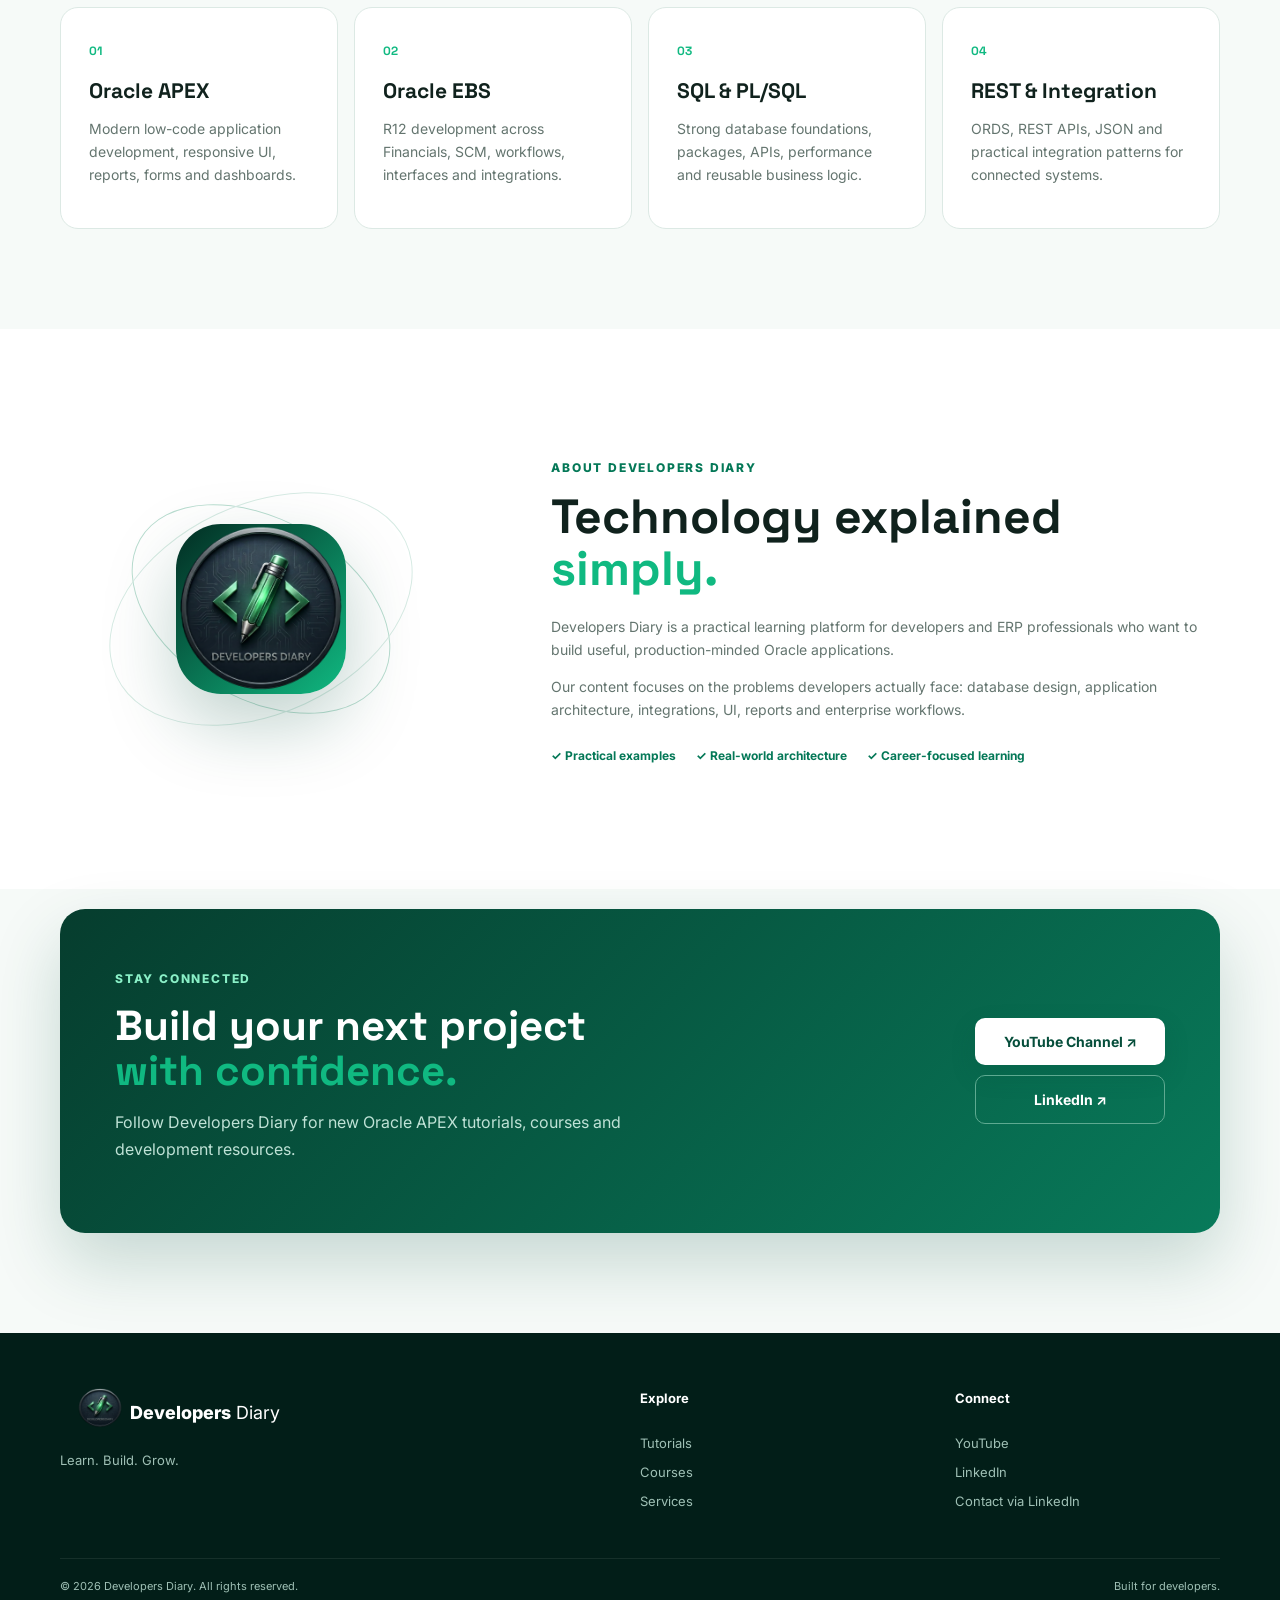
==== commit 07739970: "tag line change for turotial series Updated logo dimensions and section heading text for better pres" ====
--- a/index.html
+++ b/index.html
@@ -12,7 +12,7 @@
   <header class="site-header">
     <nav class="navbar container">
       <a class="brand" href="index.html" aria-label="Developers Diary home">
-        <span class="brand-mark"><img src="images/logo.png" alt="Company Logo" width="140" height="70"></span>
+        <span class="brand-mark"><img src="images/logo.png" alt="Company Logo" width="120" height="60"></span>
         <span><strong>Developers</strong> Diary</span>
       </a>
       <button class="menu-toggle" aria-label="Toggle menu" aria-expanded="false">☰</button>
@@ -72,7 +72,7 @@
     <section id="tutorials" class="section">
       <div class="container">
         <div class="section-heading">
-          <div><span class="section-kicker">LEARN WITH DEVELOPERS DIARY</span><h2>Practical tutorials for <span>real developers.</span></h2></div>
+          <div><span class="section-kicker">LEARN WITH DEVELOPERS DIARY</span><h2>Real-world learning from <span>functional concepts to technical solutions.</span></h2></div>
           <a class="text-link" href="https://www.youtube.com/@DevelopersDiaryOfficial" target="_blank" rel="noopener">Visit YouTube →</a>
         </div>
         <div class="feature-grid">
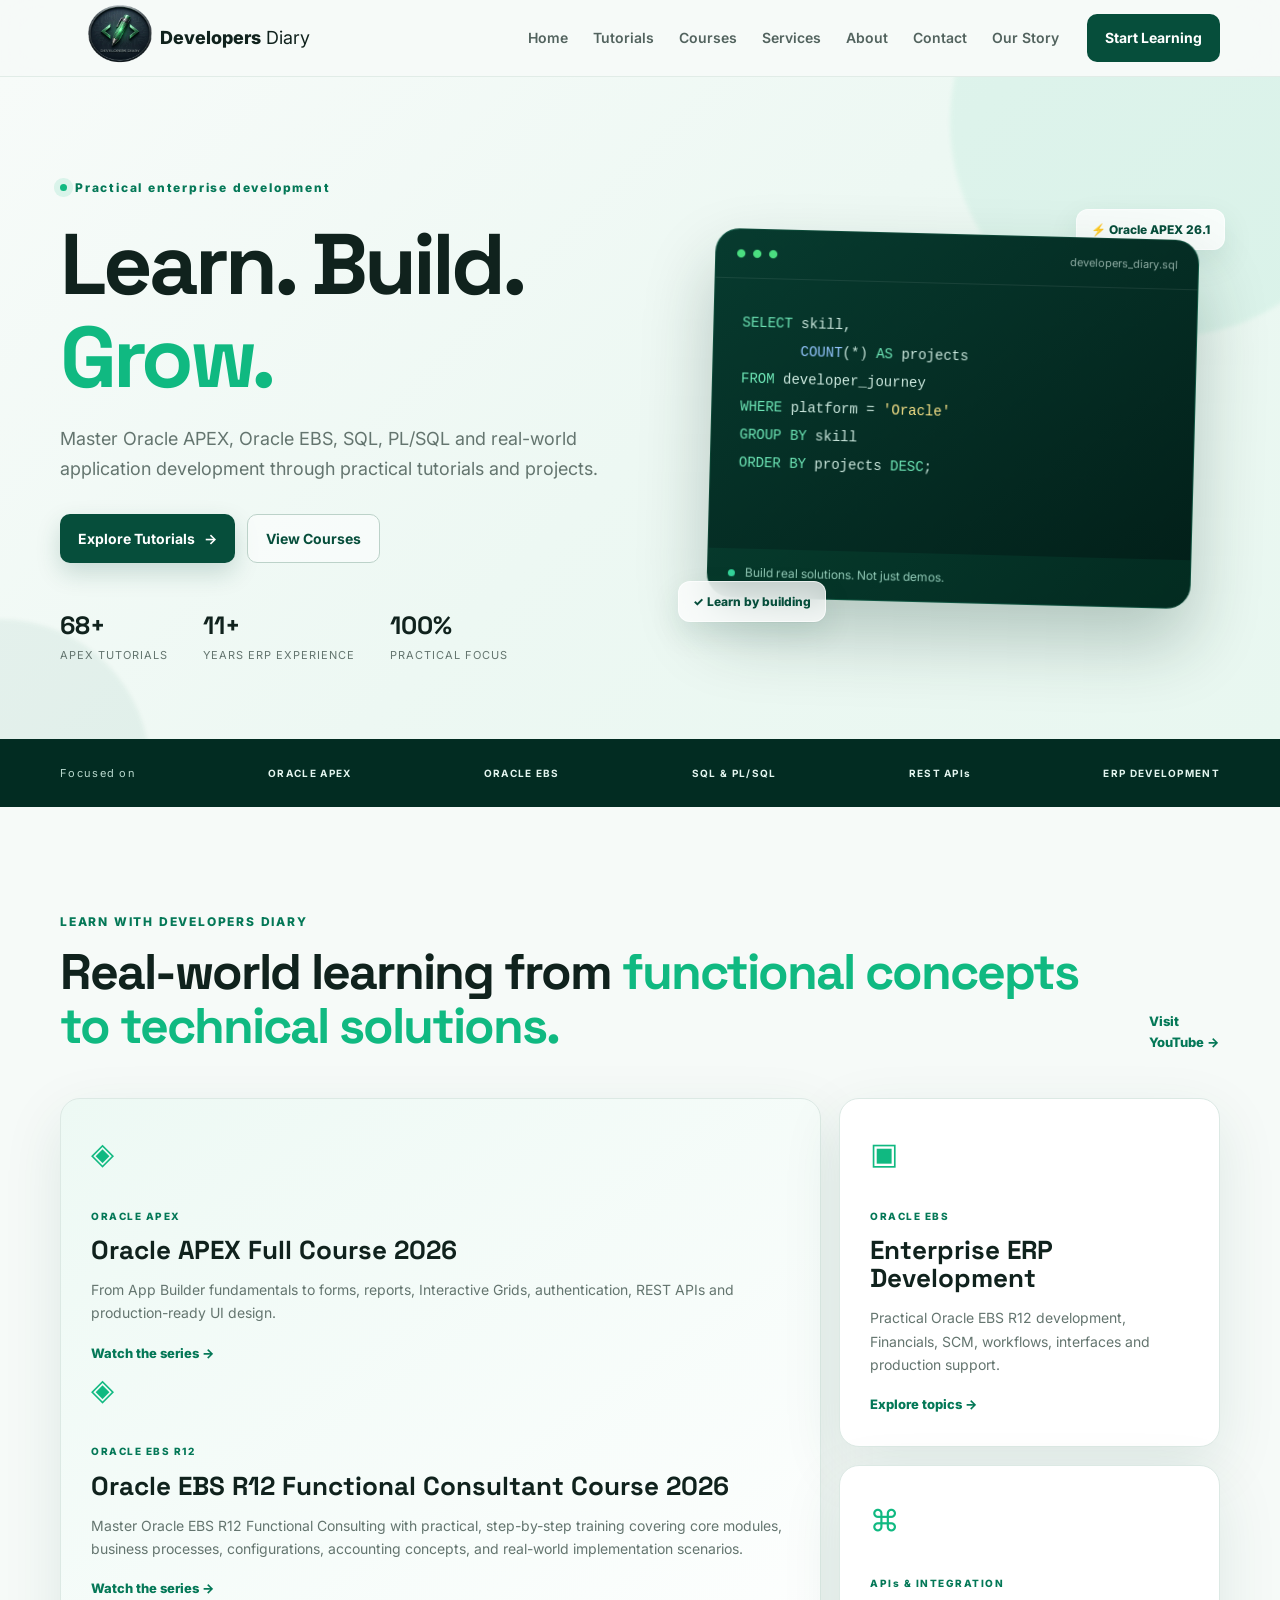
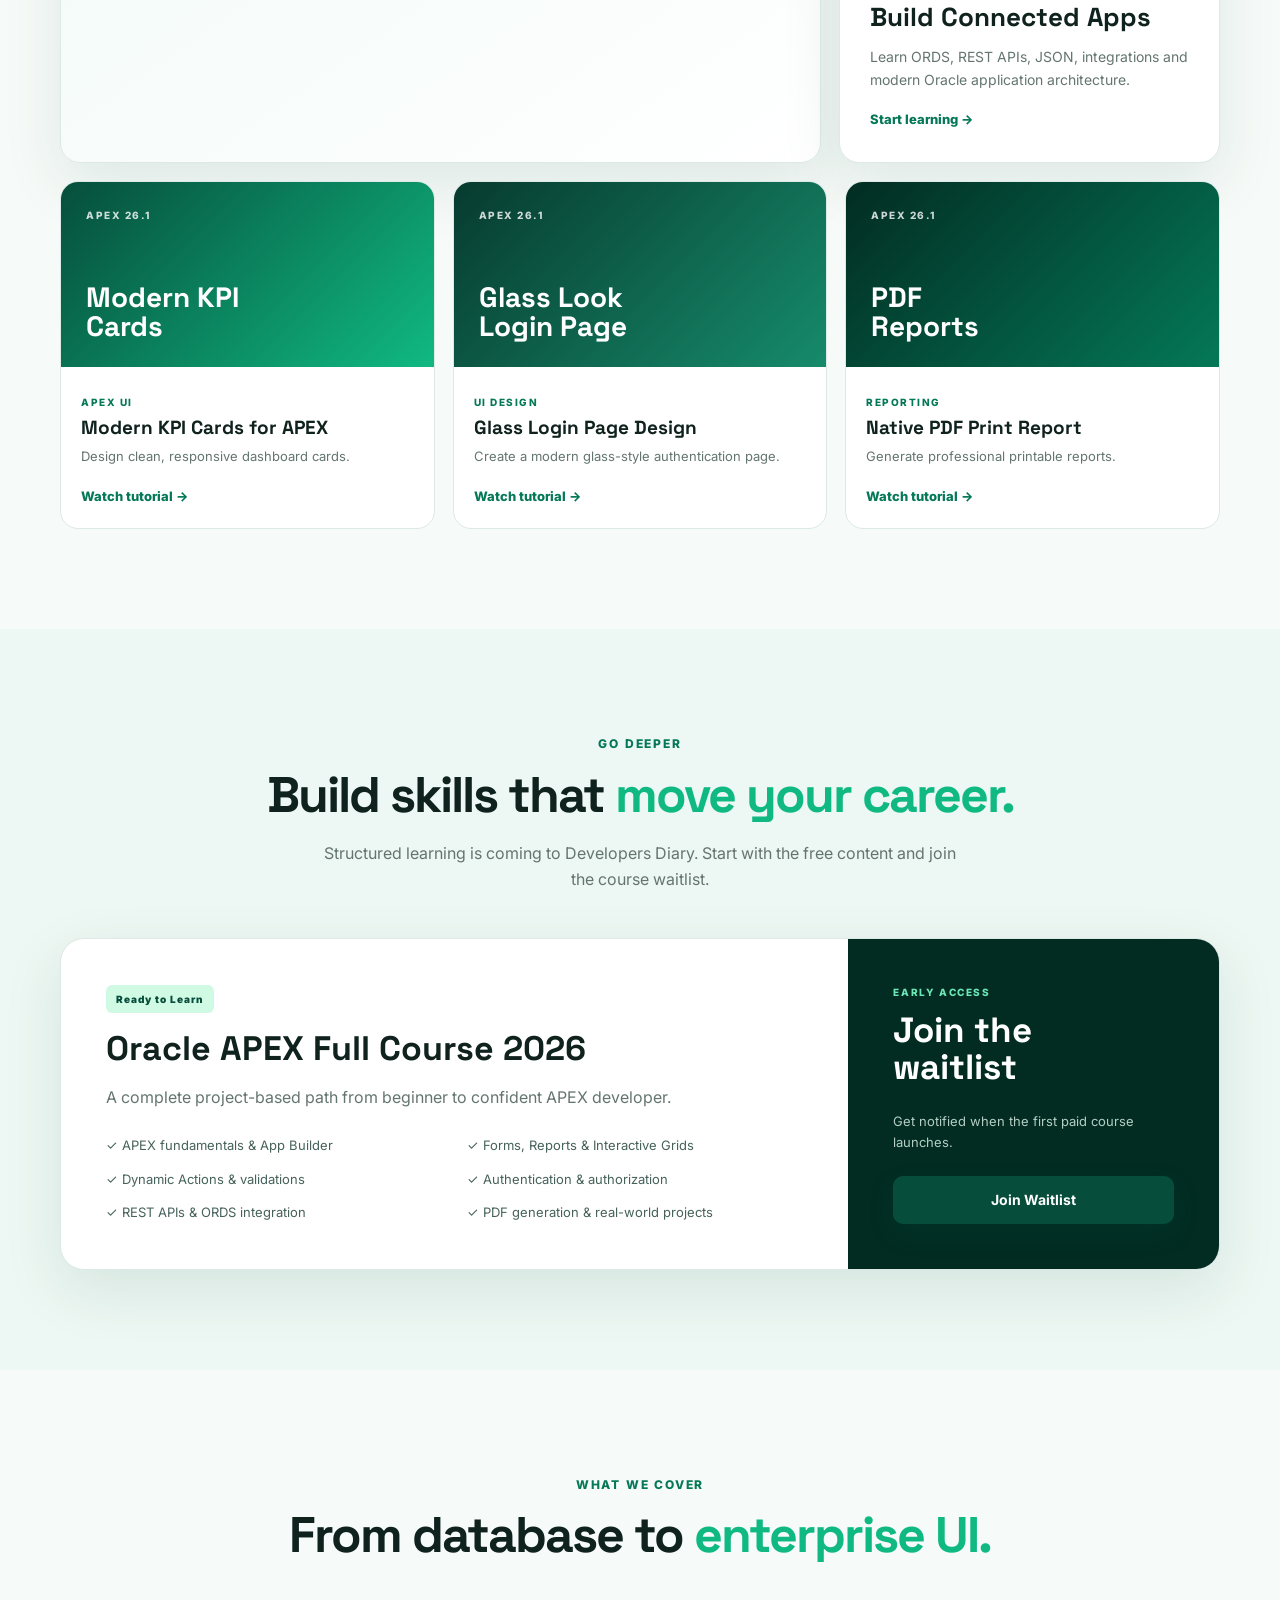
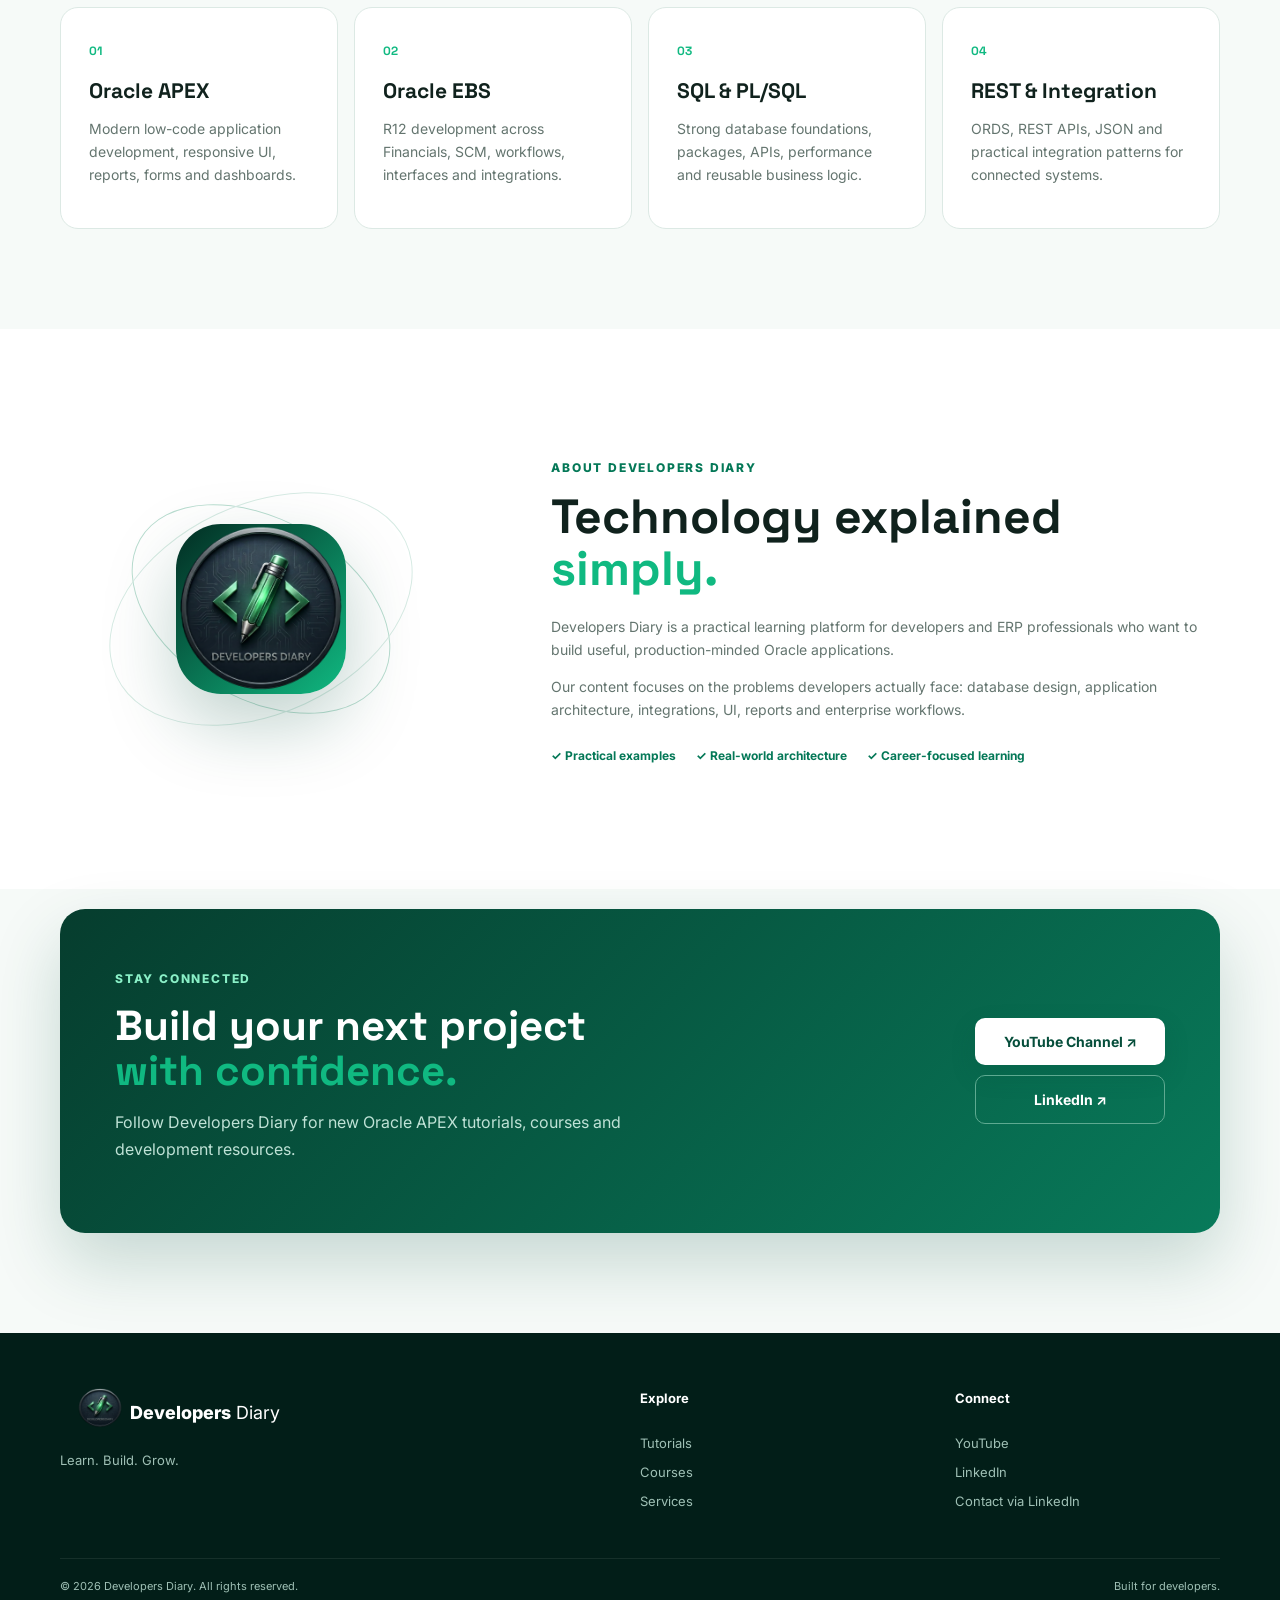
==== commit 58e8edb6: "Add files via upload" ====
--- a/index.html
+++ b/index.html
@@ -23,6 +23,7 @@
         <a href="#services">Services</a>
         <a href="#about">About</a>
         <a href="#contact">Contact</a>
+        <a href="our-story.html">Our Story</a>
       </div>
       <a class="nav-cta" href="#courses">Start Learning</a>
     </nav>
